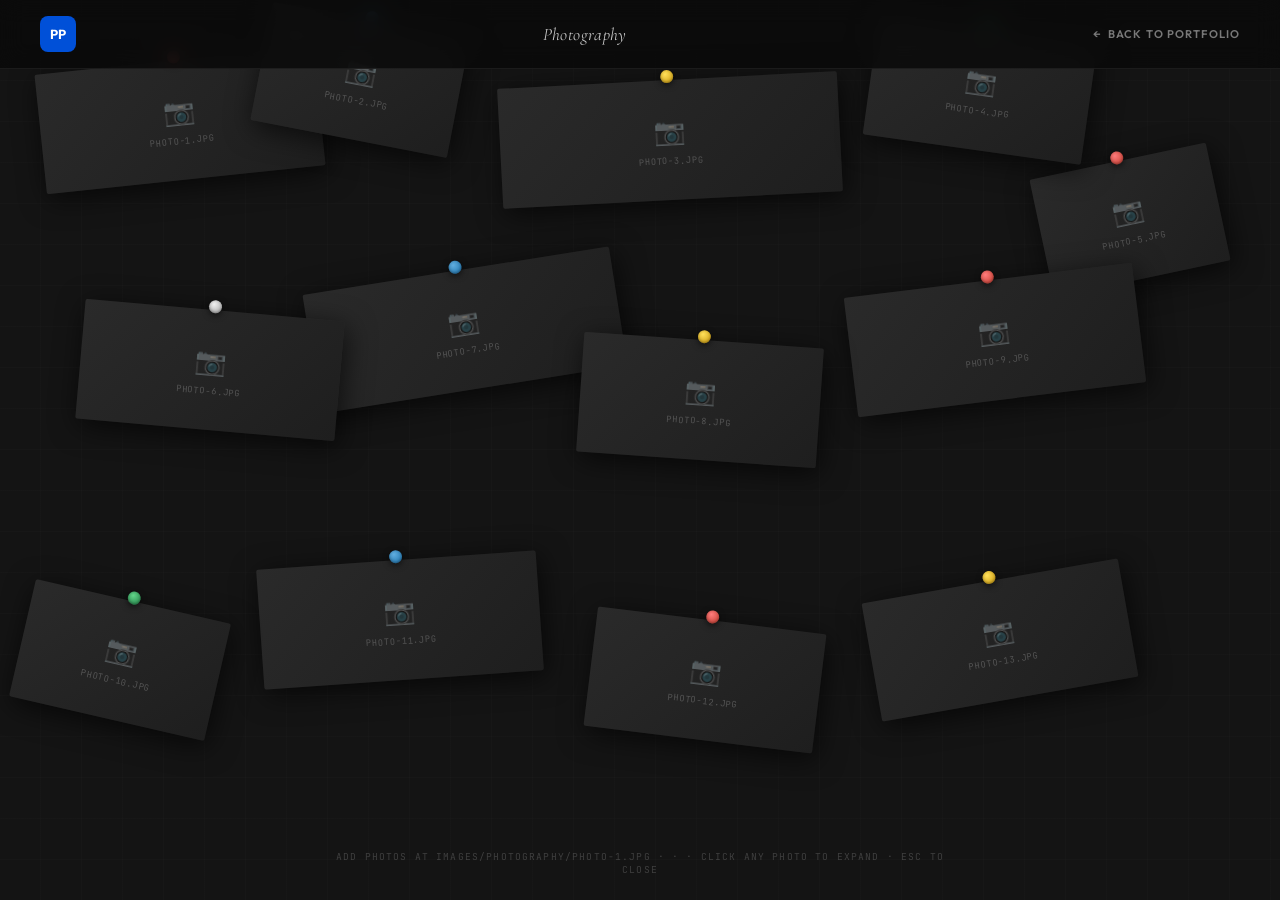
==== photography.html @ a0c77004 "Add files via upload" ====
<!DOCTYPE html>
<html lang="en">
<head>
  <meta charset="UTF-8" />
  <meta name="viewport" content="width=device-width, initial-scale=1.0" />
  <title>Photography — Pradyota Phaneesh</title>
  <link rel="preconnect" href="https://fonts.googleapis.com" />
  <link rel="preconnect" href="https://fonts.gstatic.com" crossorigin />
  <link href="https://fonts.googleapis.com/css2?family=Cormorant+Garamond:ital,wght@0,400;0,500;1,400&family=Outfit:wght@400;600;700&family=JetBrains+Mono:wght@400;500&display=swap" rel="stylesheet" />
  <style>
    /* ═══════════════════════════════════════════════
       PHOTOGRAPHY PAGE — detective board aesthetic
       No white frames, no borders. Scattered raw photos
       with pushpins, overlapping freely.
    ═══════════════════════════════════════════════ */

    :root {
      --ink:    #0F0F0F;
      --accent: #0050D8;
      --f-body: 'Outfit', sans-serif;
      --f-display: 'Cormorant Garamond', serif;
      --f-mono: 'JetBrains Mono', monospace;
    }

    *, *::before, *::after { box-sizing: border-box; margin: 0; padding: 0; }
    html, body { height: 100%; }

    body {
      background: #111;
      font-family: var(--f-body);
      -webkit-font-smoothing: antialiased;
      overflow-x: hidden;
    }

    /* ── Top bar ── */
    .photo-nav {
      position: fixed;
      top: 0; left: 0; right: 0;
      z-index: 200;
      display: flex;
      align-items: center;
      justify-content: space-between;
      padding: 1rem 2.5rem;
      background: rgba(10,10,10,0.85);
      backdrop-filter: blur(12px);
      -webkit-backdrop-filter: blur(12px);
      border-bottom: 1px solid rgba(255,255,255,0.07);
    }
    .photo-nav-logo {
      font-family: var(--f-body); font-weight: 700; font-size: 0.82rem;
      color: #fff; background: var(--accent);
      width: 36px; height: 36px; border-radius: 8px;
      display: flex; align-items: center; justify-content: center;
      text-decoration: none; flex-shrink: 0;
    }
    .photo-nav-title {
      font-family: var(--f-display);
      font-size: 1.1rem;
      font-style: italic;
      color: rgba(255,255,255,0.75);
      letter-spacing: 0.02em;
    }
    .photo-nav-back {
      font-family: var(--f-body); font-size: 0.7rem; font-weight: 600;
      letter-spacing: 0.1em; text-transform: uppercase;
      color: rgba(255,255,255,0.45);
      text-decoration: none;
      transition: color 0.2s;
      display: flex; align-items: center; gap: 0.4rem;
    }
    .photo-nav-back:hover { color: #fff; }
    .photo-nav-back::before { content: '←'; }

    /* ── Add-photo hint ── */
    .photo-hint {
      position: fixed;
      bottom: 1.5rem;
      left: 50%;
      transform: translateX(-50%);
      font-family: var(--f-mono);
      font-size: 0.6rem;
      letter-spacing: 0.12em;
      text-transform: uppercase;
      color: rgba(255,255,255,0.18);
      text-align: center;
      pointer-events: none;
      z-index: 10;
    }

    /* ── Board: the full viewport canvas ── */
    .board {
      position: relative;
      width: 100%;
      /* Tall enough for all scattered photos — adjust if you add more */
      min-height: 100vh;
      padding: 100px 60px 120px;
      /* Subtle texture: dark linen */
      background:
        repeating-linear-gradient(
          0deg,
          transparent,
          transparent 40px,
          rgba(255,255,255,0.013) 40px,
          rgba(255,255,255,0.013) 41px
        ),
        repeating-linear-gradient(
          90deg,
          transparent,
          transparent 40px,
          rgba(255,255,255,0.013) 40px,
          rgba(255,255,255,0.013) 41px
        ),
        #141414;
    }

    /*
      ── Each photo ──
      .photo is the click target.
      No border, no frame — just the raw image,
      a pushpin, and a drop shadow.

      Photos use absolute positioning relative to .board.
      Each has an individual top/left/rotation set below.

      HOW TO ADD PHOTOS:
      1. Add your images at Images/photography/photo-N.jpg
      2. Copy a <figure class="photo"> block
      3. Add a matching position rule: .p-N { top: Xpx; left: Xpx; --rot: Ydeg; width: Zpx; }
         (width controls the photo size; height is auto)
    */
    .photo {
      position: absolute;
      transform: rotate(var(--rot, 0deg));
      cursor: zoom-in;
      transition: transform 0.22s cubic-bezier(0.16,1,0.3,1),
                  box-shadow 0.22s,
                  z-index 0s;
      z-index: var(--z, 1);
      border-radius: 2px;
      overflow: visible; /* let pushpin poke out */
    }
    .photo:hover {
      transform: rotate(0deg) scale(1.06);
      z-index: 50 !important;
      box-shadow: 0 24px 80px rgba(0,0,0,0.85) !important;
    }

    /* The image itself — no frame */
    .photo img {
      display: block;
      width: 100%;
      height: auto;
      border-radius: 2px;
      box-shadow: 3px 6px 28px rgba(0,0,0,0.65);
      /* If photo missing, show placeholder area */
      min-height: 80px;
      background: #2a2a2a;
    }
    /* Fallback placeholder when image is missing */
    .photo img.missing {
      display: none;
    }
    .photo-placeholder {
      display: none;
      width: 100%;
      min-height: 120px;
      background: linear-gradient(135deg, #2a2a2a, #1e1e1e);
      border-radius: 2px;
      align-items: center;
      justify-content: center;
      flex-direction: column;
      gap: 0.5rem;
      box-shadow: 3px 6px 28px rgba(0,0,0,0.65);
    }
    .photo-placeholder .ph-icon { font-size: 1.6rem; opacity: 0.35; }
    .photo-placeholder .ph-label {
      font-family: var(--f-mono);
      font-size: 0.55rem;
      letter-spacing: 0.1em;
      text-transform: uppercase;
      color: rgba(255,255,255,0.22);
    }

    /* Hover zoom overlay */
    .photo-overlay {
      position: absolute;
      inset: 0;
      border-radius: 2px;
      background: rgba(0,0,0,0.35);
      display: flex;
      align-items: center;
      justify-content: center;
      opacity: 0;
      transition: opacity 0.2s;
    }
    .photo:hover .photo-overlay { opacity: 1; }
    .zoom-icon {
      width: 44px; height: 44px;
      background: rgba(255,255,255,0.92);
      border-radius: 50%;
      display: flex; align-items: center; justify-content: center;
      font-size: 1.1rem;
      color: #111;
    }

    /* Pushpin — sits at top-center of photo */
    .pin {
      position: absolute;
      top: -10px;
      left: 50%;
      transform: translateX(-50%);
      width: 13px; height: 13px;
      border-radius: 50%;
      box-shadow: 0 2px 6px rgba(0,0,0,0.6), inset 0 -1px 3px rgba(0,0,0,0.35);
      z-index: 2;
    }
    .pin-r { background: radial-gradient(circle at 38% 32%, #ff7c7c, #c0392b); }
    .pin-b { background: radial-gradient(circle at 38% 32%, #60aee0, #1a6fa8); }
    .pin-y { background: radial-gradient(circle at 38% 32%, #ffe05a, #c8960a); }
    .pin-g { background: radial-gradient(circle at 38% 32%, #62d68a, #1e7a43); }
    .pin-w { background: radial-gradient(circle at 38% 32%, #f0f0f0, #a0a0a0); }

    /*
      ══ PHOTO POSITIONS ══
      Coordinates are within the .board padding box.
      Negative left values let photos bleed to the left edge.
      z-index layering creates depth (higher = in front).

      Layout intent: genuinely messy, not symmetrical.
      Large + small photos mixed. Clusters + lone photos.
    */

    /* Cluster 1 — upper left */
    .p-1  { --rot: -6deg;   --z: 4;  top: 60px;  left: 40px;  width: 280px; }
    .p-2  { --rot:  11deg;  --z: 6;  top: 20px;  left: 260px; width: 200px; }

    /* Center-top */
    .p-3  { --rot: -3deg;   --z: 3;  top: 80px;  left: 500px; width: 340px; }

    /* Upper right */
    .p-4  { --rot:  8deg;   --z: 5;  top: 30px;  left: 870px; width: 220px; }
    .p-5  { --rot: -12deg;  --z: 2;  top: 160px; left: 1040px;width: 180px; }

    /* Middle band — overlapping cluster */
    .p-6  { --rot:  5deg;   --z: 8;  top: 310px; left: 80px;  width: 260px; }
    .p-7  { --rot: -9deg;   --z: 7;  top: 270px; left: 310px; width: 310px; }
    .p-8  { --rot:  4deg;   --z: 9;  top: 340px; left: 580px; width: 240px; }
    .p-9  { --rot: -7deg;   --z: 5;  top: 280px; left: 850px; width: 290px; }

    /* Bottom scatter */
    .p-10 { --rot:  13deg;  --z: 6;  top: 600px; left: 20px;  width: 200px; }
    .p-11 { --rot: -4deg;   --z: 4;  top: 560px; left: 260px; width: 280px; }
    .p-12 { --rot:  7deg;   --z: 7;  top: 620px; left: 590px; width: 230px; }
    .p-13 { --rot: -10deg;  --z: 3;  top: 580px; left: 870px; width: 260px; }


    /* ── LIGHTBOX ── */
    .lb {
      display: none;
      position: fixed; inset: 0;
      background: rgba(5,5,5,0.97);
      z-index: 1000;
      align-items: center;
      justify-content: center;
      padding: 2.5rem;
    }
    .lb.open { display: flex; }
    .lb-wrap {
      max-width: 92vw;
      max-height: 86vh;
      display: flex;
      align-items: center;
      justify-content: center;
    }
    .lb-wrap img {
      max-width: 100%;
      max-height: 86vh;
      border-radius: 3px;
      box-shadow: 0 30px 100px rgba(0,0,0,0.9);
      object-fit: contain;
    }
    .lb-close {
      position: fixed; top: 1.2rem; right: 1.4rem;
      background: rgba(255,255,255,0.1); border: none; color: #fff;
      font-size: 1.2rem; width: 44px; height: 44px; border-radius: 50%;
      cursor: pointer; display: flex; align-items: center; justify-content: center;
      transition: background 0.2s;
    }
    .lb-close:hover { background: rgba(255,255,255,0.22); }
    .lb-prev, .lb-next {
      position: fixed; top: 50%; transform: translateY(-50%);
      background: rgba(255,255,255,0.08); border: none; color: #fff;
      font-size: 2rem; padding: 0.75rem 1rem; border-radius: 10px;
      cursor: pointer; transition: background 0.2s;
    }
    .lb-prev { left: 1.2rem; }
    .lb-next { right: 1.2rem; }
    .lb-prev:hover, .lb-next:hover { background: rgba(255,255,255,0.18); }
    .lb-counter {
      position: fixed; bottom: 1.4rem; left: 50%; transform: translateX(-50%);
      font-family: var(--f-mono); font-size: 0.62rem; letter-spacing: 0.12em;
      text-transform: uppercase; color: rgba(255,255,255,0.35);
    }
  </style>
</head>
<body>

  <!-- ── Top nav ── -->
  <nav class="photo-nav">
    <a href="index.html" class="photo-nav-logo" aria-label="Home">PP</a>
    <span class="photo-nav-title">Photography</span>
    <a href="index.html" class="photo-nav-back">Back to Portfolio</a>
  </nav>

  <!-- ── Board ── -->
  <!--
    HOW TO ADD YOUR PHOTOS
    ══════════════════════════════
    1. Create folder: Images/photography/ in your portfolio folder
    2. Add photos named photo-1.jpg through photo-13.jpg (or more)
    3. Each <figure class="photo p-N"> corresponds to one image slot
    4. Photos show a subtle placeholder camera icon until you add the image
    5. To add more: copy a <figure> block, assign class p-14, p-15, etc.
       Add matching CSS rule: .p-14 { --rot: Xdeg; --z: Y; top: Zpx; left: Wpx; width: Vpx; }
  -->
  <div class="board" id="board">

    <figure class="photo p-1" data-index="0">
      <div class="pin pin-r"></div>
      <img src="Images/photography/photo-1.jpg" alt="Photo 1"
        onerror="this.classList.add('missing'); this.nextElementSibling.style.display='flex';" />
      <div class="photo-placeholder"><div class="ph-icon">📷</div><div class="ph-label">photo-1.jpg</div></div>
      <div class="photo-overlay"><div class="zoom-icon">⤢</div></div>
    </figure>

    <figure class="photo p-2" data-index="1">
      <div class="pin pin-b"></div>
      <img src="Images/photography/photo-2.jpg" alt="Photo 2"
        onerror="this.classList.add('missing'); this.nextElementSibling.style.display='flex';" />
      <div class="photo-placeholder"><div class="ph-icon">📷</div><div class="ph-label">photo-2.jpg</div></div>
      <div class="photo-overlay"><div class="zoom-icon">⤢</div></div>
    </figure>

    <figure class="photo p-3" data-index="2">
      <div class="pin pin-y"></div>
      <img src="Images/photography/photo-3.jpg" alt="Photo 3"
        onerror="this.classList.add('missing'); this.nextElementSibling.style.display='flex';" />
      <div class="photo-placeholder"><div class="ph-icon">📷</div><div class="ph-label">photo-3.jpg</div></div>
      <div class="photo-overlay"><div class="zoom-icon">⤢</div></div>
    </figure>

    <figure class="photo p-4" data-index="3">
      <div class="pin pin-g"></div>
      <img src="Images/photography/photo-4.jpg" alt="Photo 4"
        onerror="this.classList.add('missing'); this.nextElementSibling.style.display='flex';" />
      <div class="photo-placeholder"><div class="ph-icon">📷</div><div class="ph-label">photo-4.jpg</div></div>
      <div class="photo-overlay"><div class="zoom-icon">⤢</div></div>
    </figure>

    <figure class="photo p-5" data-index="4">
      <div class="pin pin-r"></div>
      <img src="Images/photography/photo-5.jpg" alt="Photo 5"
        onerror="this.classList.add('missing'); this.nextElementSibling.style.display='flex';" />
      <div class="photo-placeholder"><div class="ph-icon">📷</div><div class="ph-label">photo-5.jpg</div></div>
      <div class="photo-overlay"><div class="zoom-icon">⤢</div></div>
    </figure>

    <figure class="photo p-6" data-index="5">
      <div class="pin pin-w"></div>
      <img src="Images/photography/photo-6.jpg" alt="Photo 6"
        onerror="this.classList.add('missing'); this.nextElementSibling.style.display='flex';" />
      <div class="photo-placeholder"><div class="ph-icon">📷</div><div class="ph-label">photo-6.jpg</div></div>
      <div class="photo-overlay"><div class="zoom-icon">⤢</div></div>
    </figure>

    <figure class="photo p-7" data-index="6">
      <div class="pin pin-b"></div>
      <img src="Images/photography/photo-7.jpg" alt="Photo 7"
        onerror="this.classList.add('missing'); this.nextElementSibling.style.display='flex';" />
      <div class="photo-placeholder"><div class="ph-icon">📷</div><div class="ph-label">photo-7.jpg</div></div>
      <div class="photo-overlay"><div class="zoom-icon">⤢</div></div>
    </figure>

    <figure class="photo p-8" data-index="7">
      <div class="pin pin-y"></div>
      <img src="Images/photography/photo-8.jpg" alt="Photo 8"
        onerror="this.classList.add('missing'); this.nextElementSibling.style.display='flex';" />
      <div class="photo-placeholder"><div class="ph-icon">📷</div><div class="ph-label">photo-8.jpg</div></div>
      <div class="photo-overlay"><div class="zoom-icon">⤢</div></div>
    </figure>

    <figure class="photo p-9" data-index="8">
      <div class="pin pin-r"></div>
      <img src="Images/photography/photo-9.jpg" alt="Photo 9"
        onerror="this.classList.add('missing'); this.nextElementSibling.style.display='flex';" />
      <div class="photo-placeholder"><div class="ph-icon">📷</div><div class="ph-label">photo-9.jpg</div></div>
      <div class="photo-overlay"><div class="zoom-icon">⤢</div></div>
    </figure>

    <figure class="photo p-10" data-index="9">
      <div class="pin pin-g"></div>
      <img src="Images/photography/photo-10.jpg" alt="Photo 10"
        onerror="this.classList.add('missing'); this.nextElementSibling.style.display='flex';" />
      <div class="photo-placeholder"><div class="ph-icon">📷</div><div class="ph-label">photo-10.jpg</div></div>
      <div class="photo-overlay"><div class="zoom-icon">⤢</div></div>
    </figure>

    <figure class="photo p-11" data-index="10">
      <div class="pin pin-b"></div>
      <img src="Images/photography/photo-11.jpg" alt="Photo 11"
        onerror="this.classList.add('missing'); this.nextElementSibling.style.display='flex';" />
      <div class="photo-placeholder"><div class="ph-icon">📷</div><div class="ph-label">photo-11.jpg</div></div>
      <div class="photo-overlay"><div class="zoom-icon">⤢</div></div>
    </figure>

    <figure class="photo p-12" data-index="11">
      <div class="pin pin-r"></div>
      <img src="Images/photography/photo-12.jpg" alt="Photo 12"
        onerror="this.classList.add('missing'); this.nextElementSibling.style.display='flex';" />
      <div class="photo-placeholder"><div class="ph-icon">📷</div><div class="ph-label">photo-12.jpg</div></div>
      <div class="photo-overlay"><div class="zoom-icon">⤢</div></div>
    </figure>

    <figure class="photo p-13" data-index="12">
      <div class="pin pin-y"></div>
      <img src="Images/photography/photo-13.jpg" alt="Photo 13"
        onerror="this.classList.add('missing'); this.nextElementSibling.style.display='flex';" />
      <div class="photo-placeholder"><div class="ph-icon">📷</div><div class="ph-label">photo-13.jpg</div></div>
      <div class="photo-overlay"><div class="zoom-icon">⤢</div></div>
    </figure>

  </div><!-- end .board -->

  <p class="photo-hint">Add photos at Images/photography/photo-1.jpg · · · Click any photo to expand · Esc to close</p>

  <!-- Lightbox -->
  <div class="lb" id="lb">
    <button class="lb-close" id="lbClose">✕</button>
    <button class="lb-prev"  id="lbPrev">‹</button>
    <div class="lb-wrap"><img src="" alt="" id="lbImg" /></div>
    <button class="lb-next"  id="lbNext">›</button>
    <p class="lb-counter" id="lbCounter"></p>
  </div>

  <script>
    // ── Lightbox ──
    const photos = Array.from(document.querySelectorAll('.photo'));
    const lb         = document.getElementById('lb');
    const lbImg      = document.getElementById('lbImg');
    const lbCounter  = document.getElementById('lbCounter');
    const lbClose    = document.getElementById('lbClose');
    const lbPrev     = document.getElementById('lbPrev');
    const lbNext     = document.getElementById('lbNext');
    let current = 0;

    function getSrc(p) {
      const img = p.querySelector('img');
      return (img && !img.classList.contains('missing')) ? img.src : null;
    }

    function open(idx) {
      // find nearest photo with a real image
      let tries = 0;
      while (tries < photos.length) {
        const src = getSrc(photos[idx]);
        if (src) {
          current = idx;
          lbImg.src = src;
          lbImg.alt = photos[idx].querySelector('img').alt;
          lbCounter.textContent = (idx + 1) + ' / ' + photos.length;
          lb.classList.add('open');
          document.body.style.overflow = 'hidden';
          return;
        }
        idx = (idx + 1) % photos.length;
        tries++;
      }
      // all placeholders — still open with placeholder
      current = parseInt(photos[idx].dataset.index);
      lb.classList.add('open');
      document.body.style.overflow = 'hidden';
    }

    function close() {
      lb.classList.remove('open');
      document.body.style.overflow = '';
      lbImg.src = '';
    }

    function prev() { open((current - 1 + photos.length) % photos.length); }
    function next() { open((current + 1) % photos.length); }

    photos.forEach(function(p) {
      p.addEventListener('click', function() {
        open(parseInt(p.dataset.index));
      });
    });

    lbClose.addEventListener('click', close);
    lbPrev.addEventListener('click', prev);
    lbNext.addEventListener('click', next);
    lb.addEventListener('click', function(e) { if (e.target === lb) close(); });

    document.addEventListener('keydown', function(e) {
      if (!lb.classList.contains('open')) return;
      if (e.key === 'ArrowLeft')  prev();
      if (e.key === 'ArrowRight') next();
      if (e.key === 'Escape')     close();
    });

    // ── Make board height accommodate all scattered photos ──
    // (auto-size so nothing clips off the bottom)
    function sizeBoard() {
      const board = document.getElementById('board');
      let maxBottom = 0;
      photos.forEach(function(p) {
        const r = p.getBoundingClientRect();
        const boardTop = board.getBoundingClientRect().top;
        const bottom = p.offsetTop + p.offsetHeight + 120;
        if (bottom > maxBottom) maxBottom = bottom;
      });
      if (maxBottom > board.clientHeight) {
        board.style.minHeight = maxBottom + 'px';
      }
    }
    window.addEventListener('load', sizeBoard);
    window.addEventListener('resize', sizeBoard);
  </script>
</body>
</html>
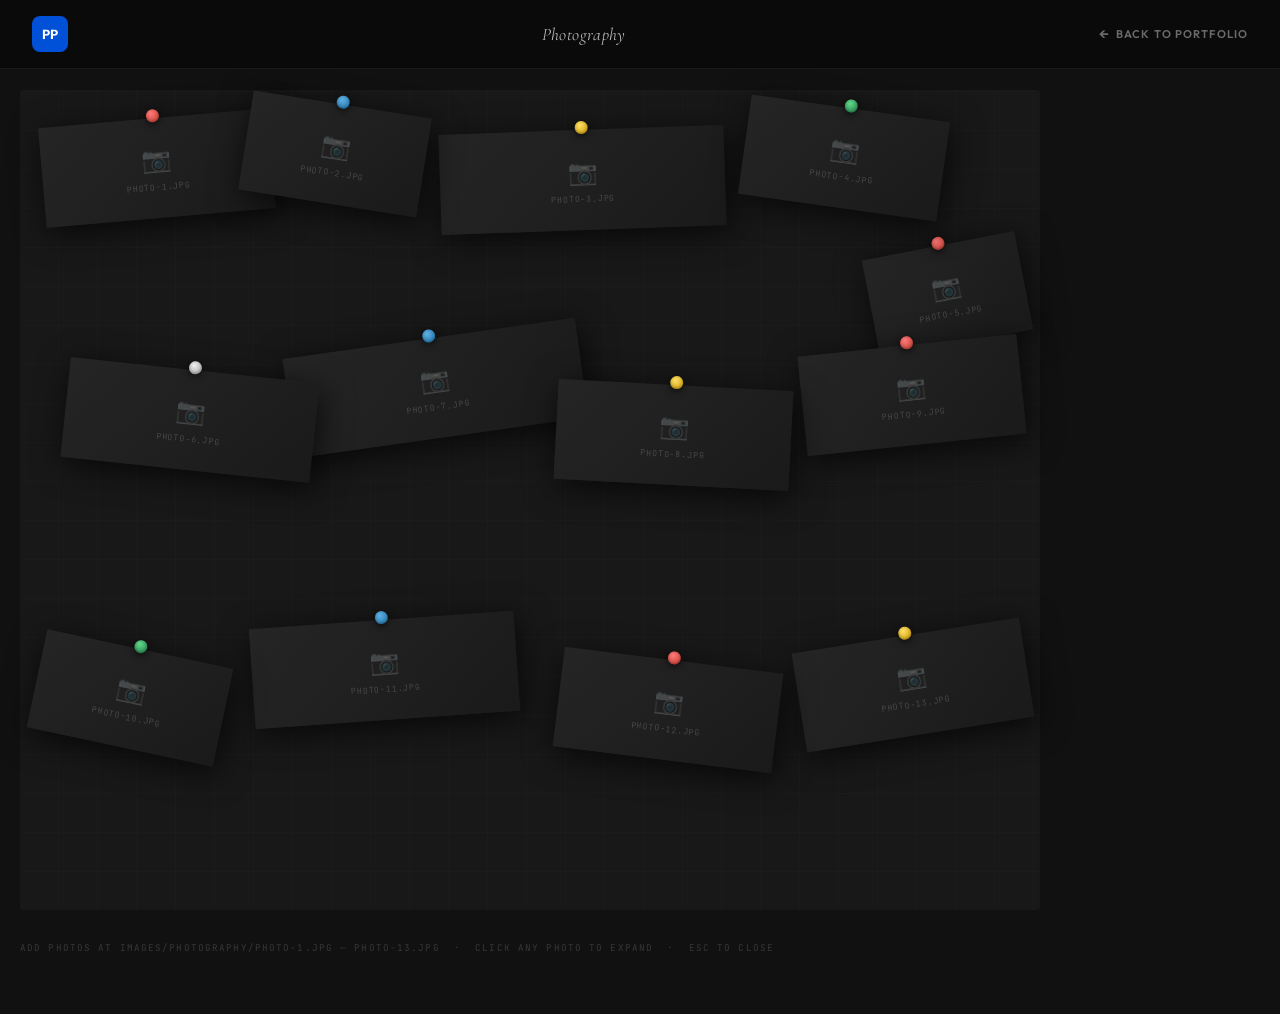
==== commit 26789df3: "Add files via upload" ====
--- a/photography.html
+++ b/photography.html
@@ -10,38 +10,31 @@
   <style>
     /* ═══════════════════════════════════════════════
        PHOTOGRAPHY PAGE — detective board aesthetic
-       No white frames, no borders. Scattered raw photos
-       with pushpins, overlapping freely.
+       No white frames. Raw photos, scattered freely,
+       pinned with colored pushpins.
     ═══════════════════════════════════════════════ */
-
     :root {
-      --ink:    #0F0F0F;
       --accent: #0050D8;
       --f-body: 'Outfit', sans-serif;
       --f-display: 'Cormorant Garamond', serif;
       --f-mono: 'JetBrains Mono', monospace;
     }
-
     *, *::before, *::after { box-sizing: border-box; margin: 0; padding: 0; }
-    html, body { height: 100%; }
+    html { height: 100%; }
 
     body {
       background: #111;
       font-family: var(--f-body);
       -webkit-font-smoothing: antialiased;
-      overflow-x: hidden;
-    }
-
-    /* ── Top bar ── */
+      min-height: 100vh;
+    }
+
+    /* ── Top nav ── */
     .photo-nav {
-      position: fixed;
-      top: 0; left: 0; right: 0;
-      z-index: 200;
-      display: flex;
-      align-items: center;
-      justify-content: space-between;
-      padding: 1rem 2.5rem;
-      background: rgba(10,10,10,0.85);
+      position: fixed; top: 0; left: 0; right: 0; z-index: 200;
+      display: flex; align-items: center; justify-content: space-between;
+      padding: 1rem 2rem;
+      background: rgba(10,10,10,0.88);
       backdrop-filter: blur(12px);
       -webkit-backdrop-filter: blur(12px);
       border-bottom: 1px solid rgba(255,255,255,0.07);
@@ -52,479 +45,464 @@
       width: 36px; height: 36px; border-radius: 8px;
       display: flex; align-items: center; justify-content: center;
       text-decoration: none; flex-shrink: 0;
-    }
+      transition: background 0.2s;
+    }
+    .photo-nav-logo:hover { background: #003db0; }
     .photo-nav-title {
-      font-family: var(--f-display);
-      font-size: 1.1rem;
-      font-style: italic;
-      color: rgba(255,255,255,0.75);
-      letter-spacing: 0.02em;
+      font-family: var(--f-display); font-size: 1.1rem; font-style: italic;
+      color: rgba(255,255,255,0.7); letter-spacing: 0.02em;
     }
     .photo-nav-back {
       font-family: var(--f-body); font-size: 0.7rem; font-weight: 600;
       letter-spacing: 0.1em; text-transform: uppercase;
-      color: rgba(255,255,255,0.45);
-      text-decoration: none;
+      color: rgba(255,255,255,0.4); text-decoration: none;
+      display: flex; align-items: center; gap: 0.4rem;
       transition: color 0.2s;
-      display: flex; align-items: center; gap: 0.4rem;
     }
     .photo-nav-back:hover { color: #fff; }
-    .photo-nav-back::before { content: '←'; }
-
-    /* ── Add-photo hint ── */
-    .photo-hint {
-      position: fixed;
-      bottom: 1.5rem;
-      left: 50%;
-      transform: translateX(-50%);
-      font-family: var(--f-mono);
-      font-size: 0.6rem;
-      letter-spacing: 0.12em;
-      text-transform: uppercase;
-      color: rgba(255,255,255,0.18);
-      text-align: center;
-      pointer-events: none;
-      z-index: 10;
-    }
-
-    /* ── Board: the full viewport canvas ── */
+    .photo-nav-back::before { content: '←'; font-size: 0.9rem; }
+
+    /* ── Outer wrapper: fills viewport, centers the board ── */
+    .board-outer {
+      min-height: 100vh;
+      padding: 90px 20px 60px;
+      display: flex;
+      flex-direction: column;
+      align-items: center;
+    }
+
+    /*
+      ── The board canvas ──
+      Fixed width of 1020px — all photo positions are
+      designed within this width.
+      On smaller screens we scale it down with transform.
+      overflow: visible so photos that "lean" out slightly
+      aren't hard-clipped, but the outer wrapper clips them.
+    */
     .board {
       position: relative;
-      width: 100%;
-      /* Tall enough for all scattered photos — adjust if you add more */
-      min-height: 100vh;
-      padding: 100px 60px 120px;
-      /* Subtle texture: dark linen */
+      width: 1020px;
+      /* Height is set by JS to fit all photos */
+      min-height: 820px;
+      flex-shrink: 0;
+
+      /* Dark linen texture */
       background:
         repeating-linear-gradient(
-          0deg,
-          transparent,
-          transparent 40px,
-          rgba(255,255,255,0.013) 40px,
-          rgba(255,255,255,0.013) 41px
+          0deg, transparent, transparent 38px,
+          rgba(255,255,255,0.012) 38px, rgba(255,255,255,0.012) 39px
         ),
         repeating-linear-gradient(
-          90deg,
-          transparent,
-          transparent 40px,
-          rgba(255,255,255,0.013) 40px,
-          rgba(255,255,255,0.013) 41px
+          90deg, transparent, transparent 38px,
+          rgba(255,255,255,0.012) 38px, rgba(255,255,255,0.012) 39px
         ),
-        #141414;
-    }
-
+        #181818;
+      border-radius: 4px;
+      /* scale() is applied by JS based on viewport width */
+      transform-origin: top center;
+    }
+
+    /* ── Each pinned photo ── */
     /*
-      ── Each photo ──
-      .photo is the click target.
-      No border, no frame — just the raw image,
-      a pushpin, and a drop shadow.
-
-      Photos use absolute positioning relative to .board.
-      Each has an individual top/left/rotation set below.
+      .photo  = outer clickable container
+      No white frame, no border — just raw image + shadow + pin.
 
       HOW TO ADD PHOTOS:
-      1. Add your images at Images/photography/photo-N.jpg
-      2. Copy a <figure class="photo"> block
-      3. Add a matching position rule: .p-N { top: Xpx; left: Xpx; --rot: Ydeg; width: Zpx; }
-         (width controls the photo size; height is auto)
+      1. Add files at  Images/photography/photo-N.jpg
+      2. Copy a <figure class="photo p-N"> block
+      3. Add a CSS rule:  .p-N { --rot: Xdeg; --z: Y; top: Zpx; left: Wpx; width: Vpx; }
+         (all positions within 0–1020px width, 0–820px height)
     */
     .photo {
       position: absolute;
       transform: rotate(var(--rot, 0deg));
+      z-index: var(--z, 1);
       cursor: zoom-in;
+      /* No border, no background — minimalist */
       transition: transform 0.22s cubic-bezier(0.16,1,0.3,1),
                   box-shadow 0.22s,
                   z-index 0s;
-      z-index: var(--z, 1);
-      border-radius: 2px;
-      overflow: visible; /* let pushpin poke out */
     }
     .photo:hover {
-      transform: rotate(0deg) scale(1.06);
+      transform: rotate(0deg) scale(1.07) !important;
       z-index: 50 !important;
-      box-shadow: 0 24px 80px rgba(0,0,0,0.85) !important;
-    }
-
-    /* The image itself — no frame */
+      box-shadow: 0 28px 90px rgba(0,0,0,0.9) !important;
+    }
+
     .photo img {
       display: block;
       width: 100%;
       height: auto;
-      border-radius: 2px;
-      box-shadow: 3px 6px 28px rgba(0,0,0,0.65);
-      /* If photo missing, show placeholder area */
-      min-height: 80px;
-      background: #2a2a2a;
-    }
-    /* Fallback placeholder when image is missing */
-    .photo img.missing {
-      display: none;
-    }
+      min-height: 60px;
+      background: #222;
+      /* Crisp shadow — makes photos "pop" off the dark board */
+      box-shadow: 3px 7px 32px rgba(0,0,0,0.7), 0 1px 4px rgba(0,0,0,0.5);
+      border-radius: 1px;
+    }
+
+    /* Placeholder when image missing */
+    .photo img.missing { display: none !important; }
     .photo-placeholder {
       display: none;
-      width: 100%;
-      min-height: 120px;
-      background: linear-gradient(135deg, #2a2a2a, #1e1e1e);
-      border-radius: 2px;
-      align-items: center;
-      justify-content: center;
-      flex-direction: column;
-      gap: 0.5rem;
-      box-shadow: 3px 6px 28px rgba(0,0,0,0.65);
-    }
-    .photo-placeholder .ph-icon { font-size: 1.6rem; opacity: 0.35; }
+      width: 100%; min-height: 100px;
+      background: linear-gradient(135deg, #252525, #1a1a1a);
+      border-radius: 1px;
+      box-shadow: 3px 7px 32px rgba(0,0,0,0.7);
+      flex-direction: column; align-items: center; justify-content: center; gap: 0.5rem;
+    }
+    .photo-placeholder .ph-icon { font-size: 1.5rem; opacity: 0.25; }
     .photo-placeholder .ph-label {
-      font-family: var(--f-mono);
-      font-size: 0.55rem;
-      letter-spacing: 0.1em;
-      text-transform: uppercase;
-      color: rgba(255,255,255,0.22);
-    }
-
-    /* Hover zoom overlay */
+      font-family: var(--f-mono); font-size: 0.52rem; letter-spacing: 0.1em;
+      text-transform: uppercase; color: rgba(255,255,255,0.18);
+    }
+
+    /* Zoom icon on hover */
     .photo-overlay {
-      position: absolute;
-      inset: 0;
-      border-radius: 2px;
-      background: rgba(0,0,0,0.35);
-      display: flex;
-      align-items: center;
-      justify-content: center;
-      opacity: 0;
-      transition: opacity 0.2s;
+      position: absolute; inset: 0;
+      background: rgba(0,0,0,0.38);
+      display: flex; align-items: center; justify-content: center;
+      opacity: 0; transition: opacity 0.2s; border-radius: 1px;
     }
     .photo:hover .photo-overlay { opacity: 1; }
     .zoom-icon {
-      width: 44px; height: 44px;
-      background: rgba(255,255,255,0.92);
-      border-radius: 50%;
+      width: 42px; height: 42px;
+      background: rgba(255,255,255,0.92); border-radius: 50%;
       display: flex; align-items: center; justify-content: center;
-      font-size: 1.1rem;
-      color: #111;
-    }
-
-    /* Pushpin — sits at top-center of photo */
+      font-size: 1rem; color: #111;
+    }
+
+    /* Pushpins */
     .pin {
-      position: absolute;
-      top: -10px;
-      left: 50%;
+      position: absolute; top: -9px; left: 50%;
       transform: translateX(-50%);
-      width: 13px; height: 13px;
-      border-radius: 50%;
-      box-shadow: 0 2px 6px rgba(0,0,0,0.6), inset 0 -1px 3px rgba(0,0,0,0.35);
+      width: 13px; height: 13px; border-radius: 50%;
+      box-shadow: 0 2px 7px rgba(0,0,0,0.65), inset 0 -1px 3px rgba(0,0,0,0.3);
       z-index: 2;
     }
-    .pin-r { background: radial-gradient(circle at 38% 32%, #ff7c7c, #c0392b); }
-    .pin-b { background: radial-gradient(circle at 38% 32%, #60aee0, #1a6fa8); }
-    .pin-y { background: radial-gradient(circle at 38% 32%, #ffe05a, #c8960a); }
-    .pin-g { background: radial-gradient(circle at 38% 32%, #62d68a, #1e7a43); }
-    .pin-w { background: radial-gradient(circle at 38% 32%, #f0f0f0, #a0a0a0); }
+    .pin-r { background: radial-gradient(circle at 38% 32%, #ff7a7a, #c0392b); }
+    .pin-b { background: radial-gradient(circle at 38% 32%, #60b0e2, #1a6fa8); }
+    .pin-y { background: radial-gradient(circle at 38% 32%, #ffe066, #c89800); }
+    .pin-g { background: radial-gradient(circle at 38% 32%, #62d88c, #1e7a43); }
+    .pin-w { background: radial-gradient(circle at 38% 32%, #f0f0f0, #9a9a9a); }
 
     /*
       ══ PHOTO POSITIONS ══
-      Coordinates are within the .board padding box.
-      Negative left values let photos bleed to the left edge.
-      z-index layering creates depth (higher = in front).
-
-      Layout intent: genuinely messy, not symmetrical.
-      Large + small photos mixed. Clusters + lone photos.
+      All coordinates designed for 1020px-wide board.
+      Height ~820px. Mix of portrait and landscape.
+      Genuinely scattered — overlapping, not grid-like.
+
+      Positive --rot = tilted clockwise
+      --z controls stacking order
     */
 
-    /* Cluster 1 — upper left */
-    .p-1  { --rot: -6deg;   --z: 4;  top: 60px;  left: 40px;  width: 280px; }
-    .p-2  { --rot:  11deg;  --z: 6;  top: 20px;  left: 260px; width: 200px; }
-
-    /* Center-top */
-    .p-3  { --rot: -3deg;   --z: 3;  top: 80px;  left: 500px; width: 340px; }
-
-    /* Upper right */
-    .p-4  { --rot:  8deg;   --z: 5;  top: 30px;  left: 870px; width: 220px; }
-    .p-5  { --rot: -12deg;  --z: 2;  top: 160px; left: 1040px;width: 180px; }
-
-    /* Middle band — overlapping cluster */
-    .p-6  { --rot:  5deg;   --z: 8;  top: 310px; left: 80px;  width: 260px; }
-    .p-7  { --rot: -9deg;   --z: 7;  top: 270px; left: 310px; width: 310px; }
-    .p-8  { --rot:  4deg;   --z: 9;  top: 340px; left: 580px; width: 240px; }
-    .p-9  { --rot: -7deg;   --z: 5;  top: 280px; left: 850px; width: 290px; }
-
-    /* Bottom scatter */
-    .p-10 { --rot:  13deg;  --z: 6;  top: 600px; left: 20px;  width: 200px; }
-    .p-11 { --rot: -4deg;   --z: 4;  top: 560px; left: 260px; width: 280px; }
-    .p-12 { --rot:  7deg;   --z: 7;  top: 620px; left: 590px; width: 230px; }
-    .p-13 { --rot: -10deg;  --z: 3;  top: 580px; left: 870px; width: 260px; }
+    /* ─ Upper-left cluster ─ */
+    .p-1  { --rot: -5deg;  --z: 4;  top: 28px;  left: 22px;  width: 230px; }
+    .p-2  { --rot:  9deg;  --z: 6;  top: 14px;  left: 225px; width: 180px; }
+
+    /* ─ Top center (large focal piece) ─ */
+    .p-3  { --rot: -2deg;  --z: 3;  top: 40px;  left: 420px; width: 285px; }
+
+    /* ─ Upper right ─ */
+    .p-4  { --rot:  8deg;  --z: 5;  top: 18px;  left: 724px; width: 200px; }
+    .p-5  { --rot:-11deg;  --z: 2;  top: 155px; left: 850px; width: 155px; }
+
+    /* ─ Middle cluster (densest overlap) ─ */
+    .p-6  { --rot:  6deg;  --z: 8;  top: 280px; left: 45px;  width: 250px; }
+    .p-7  { --rot: -8deg;  --z: 7;  top: 248px; left: 268px; width: 295px; }
+    .p-8  { --rot:  3deg;  --z: 9;  top: 295px; left: 536px; width: 235px; }
+    .p-9  { --rot: -6deg;  --z: 5;  top: 255px; left: 782px; width: 220px; }
+
+    /* ─ Bottom scatter ─ */
+    .p-10 { --rot: 12deg;  --z: 6;  top: 558px; left: 15px;  width: 190px; }
+    .p-11 { --rot: -4deg;  --z: 4;  top: 530px; left: 232px; width: 265px; }
+    .p-12 { --rot:  7deg;  --z: 7;  top: 570px; left: 538px; width: 220px; }
+    .p-13 { --rot: -9deg;  --z: 3;  top: 545px; left: 778px; width: 230px; }
+
+
+    /* ── HINT ── */
+    .photo-hint {
+      margin-top: 2rem;
+      font-family: var(--f-mono); font-size: 0.58rem; letter-spacing: 0.12em;
+      text-transform: uppercase; color: rgba(255,255,255,0.16);
+      text-align: center;
+    }
 
 
     /* ── LIGHTBOX ── */
     .lb {
-      display: none;
-      position: fixed; inset: 0;
-      background: rgba(5,5,5,0.97);
-      z-index: 1000;
-      align-items: center;
-      justify-content: center;
-      padding: 2.5rem;
+      display: none; position: fixed; inset: 0;
+      background: rgba(5,5,5,0.97); z-index: 1000;
+      align-items: center; justify-content: center; padding: 2.5rem;
     }
     .lb.open { display: flex; }
-    .lb-wrap {
-      max-width: 92vw;
-      max-height: 86vh;
-      display: flex;
-      align-items: center;
-      justify-content: center;
-    }
-    .lb-wrap img {
-      max-width: 100%;
-      max-height: 86vh;
-      border-radius: 3px;
-      box-shadow: 0 30px 100px rgba(0,0,0,0.9);
-      object-fit: contain;
-    }
+    .lb-wrap { max-width: 92vw; max-height: 86vh; display: flex; align-items: center; justify-content: center; }
+    .lb-wrap img { max-width: 100%; max-height: 86vh; border-radius: 2px; box-shadow: 0 30px 100px rgba(0,0,0,0.92); object-fit: contain; }
     .lb-close {
       position: fixed; top: 1.2rem; right: 1.4rem;
       background: rgba(255,255,255,0.1); border: none; color: #fff;
-      font-size: 1.2rem; width: 44px; height: 44px; border-radius: 50%;
+      font-size: 1.2rem; width: 46px; height: 46px; border-radius: 50%;
       cursor: pointer; display: flex; align-items: center; justify-content: center;
-      transition: background 0.2s;
+      transition: background 0.2s; z-index: 10;
     }
     .lb-close:hover { background: rgba(255,255,255,0.22); }
     .lb-prev, .lb-next {
       position: fixed; top: 50%; transform: translateY(-50%);
-      background: rgba(255,255,255,0.08); border: none; color: #fff;
-      font-size: 2rem; padding: 0.75rem 1rem; border-radius: 10px;
-      cursor: pointer; transition: background 0.2s;
+      background: rgba(255,255,255,0.09); border: none; color: #fff;
+      font-size: 2rem; padding: 0.75rem 1.1rem; border-radius: 10px;
+      cursor: pointer; transition: background 0.2s; z-index: 10;
     }
     .lb-prev { left: 1.2rem; }
     .lb-next { right: 1.2rem; }
-    .lb-prev:hover, .lb-next:hover { background: rgba(255,255,255,0.18); }
+    .lb-prev:hover, .lb-next:hover { background: rgba(255,255,255,0.2); }
     .lb-counter {
       position: fixed; bottom: 1.4rem; left: 50%; transform: translateX(-50%);
       font-family: var(--f-mono); font-size: 0.62rem; letter-spacing: 0.12em;
-      text-transform: uppercase; color: rgba(255,255,255,0.35);
+      text-transform: uppercase; color: rgba(255,255,255,0.3);
     }
   </style>
 </head>
 <body>
 
-  <!-- ── Top nav ── -->
   <nav class="photo-nav">
     <a href="index.html" class="photo-nav-logo" aria-label="Home">PP</a>
     <span class="photo-nav-title">Photography</span>
     <a href="index.html" class="photo-nav-back">Back to Portfolio</a>
   </nav>
 
-  <!-- ── Board ── -->
-  <!--
-    HOW TO ADD YOUR PHOTOS
-    ══════════════════════════════
-    1. Create folder: Images/photography/ in your portfolio folder
-    2. Add photos named photo-1.jpg through photo-13.jpg (or more)
-    3. Each <figure class="photo p-N"> corresponds to one image slot
-    4. Photos show a subtle placeholder camera icon until you add the image
-    5. To add more: copy a <figure> block, assign class p-14, p-15, etc.
-       Add matching CSS rule: .p-14 { --rot: Xdeg; --z: Y; top: Zpx; left: Wpx; width: Vpx; }
-  -->
-  <div class="board" id="board">
-
-    <figure class="photo p-1" data-index="0">
-      <div class="pin pin-r"></div>
-      <img src="Images/photography/photo-1.jpg" alt="Photo 1"
-        onerror="this.classList.add('missing'); this.nextElementSibling.style.display='flex';" />
-      <div class="photo-placeholder"><div class="ph-icon">📷</div><div class="ph-label">photo-1.jpg</div></div>
-      <div class="photo-overlay"><div class="zoom-icon">⤢</div></div>
-    </figure>
-
-    <figure class="photo p-2" data-index="1">
-      <div class="pin pin-b"></div>
-      <img src="Images/photography/photo-2.jpg" alt="Photo 2"
-        onerror="this.classList.add('missing'); this.nextElementSibling.style.display='flex';" />
-      <div class="photo-placeholder"><div class="ph-icon">📷</div><div class="ph-label">photo-2.jpg</div></div>
-      <div class="photo-overlay"><div class="zoom-icon">⤢</div></div>
-    </figure>
-
-    <figure class="photo p-3" data-index="2">
-      <div class="pin pin-y"></div>
-      <img src="Images/photography/photo-3.jpg" alt="Photo 3"
-        onerror="this.classList.add('missing'); this.nextElementSibling.style.display='flex';" />
-      <div class="photo-placeholder"><div class="ph-icon">📷</div><div class="ph-label">photo-3.jpg</div></div>
-      <div class="photo-overlay"><div class="zoom-icon">⤢</div></div>
-    </figure>
-
-    <figure class="photo p-4" data-index="3">
-      <div class="pin pin-g"></div>
-      <img src="Images/photography/photo-4.jpg" alt="Photo 4"
-        onerror="this.classList.add('missing'); this.nextElementSibling.style.display='flex';" />
-      <div class="photo-placeholder"><div class="ph-icon">📷</div><div class="ph-label">photo-4.jpg</div></div>
-      <div class="photo-overlay"><div class="zoom-icon">⤢</div></div>
-    </figure>
-
-    <figure class="photo p-5" data-index="4">
-      <div class="pin pin-r"></div>
-      <img src="Images/photography/photo-5.jpg" alt="Photo 5"
-        onerror="this.classList.add('missing'); this.nextElementSibling.style.display='flex';" />
-      <div class="photo-placeholder"><div class="ph-icon">📷</div><div class="ph-label">photo-5.jpg</div></div>
-      <div class="photo-overlay"><div class="zoom-icon">⤢</div></div>
-    </figure>
-
-    <figure class="photo p-6" data-index="5">
-      <div class="pin pin-w"></div>
-      <img src="Images/photography/photo-6.jpg" alt="Photo 6"
-        onerror="this.classList.add('missing'); this.nextElementSibling.style.display='flex';" />
-      <div class="photo-placeholder"><div class="ph-icon">📷</div><div class="ph-label">photo-6.jpg</div></div>
-      <div class="photo-overlay"><div class="zoom-icon">⤢</div></div>
-    </figure>
-
-    <figure class="photo p-7" data-index="6">
-      <div class="pin pin-b"></div>
-      <img src="Images/photography/photo-7.jpg" alt="Photo 7"
-        onerror="this.classList.add('missing'); this.nextElementSibling.style.display='flex';" />
-      <div class="photo-placeholder"><div class="ph-icon">📷</div><div class="ph-label">photo-7.jpg</div></div>
-      <div class="photo-overlay"><div class="zoom-icon">⤢</div></div>
-    </figure>
-
-    <figure class="photo p-8" data-index="7">
-      <div class="pin pin-y"></div>
-      <img src="Images/photography/photo-8.jpg" alt="Photo 8"
-        onerror="this.classList.add('missing'); this.nextElementSibling.style.display='flex';" />
-      <div class="photo-placeholder"><div class="ph-icon">📷</div><div class="ph-label">photo-8.jpg</div></div>
-      <div class="photo-overlay"><div class="zoom-icon">⤢</div></div>
-    </figure>
-
-    <figure class="photo p-9" data-index="8">
-      <div class="pin pin-r"></div>
-      <img src="Images/photography/photo-9.jpg" alt="Photo 9"
-        onerror="this.classList.add('missing'); this.nextElementSibling.style.display='flex';" />
-      <div class="photo-placeholder"><div class="ph-icon">📷</div><div class="ph-label">photo-9.jpg</div></div>
-      <div class="photo-overlay"><div class="zoom-icon">⤢</div></div>
-    </figure>
-
-    <figure class="photo p-10" data-index="9">
-      <div class="pin pin-g"></div>
-      <img src="Images/photography/photo-10.jpg" alt="Photo 10"
-        onerror="this.classList.add('missing'); this.nextElementSibling.style.display='flex';" />
-      <div class="photo-placeholder"><div class="ph-icon">📷</div><div class="ph-label">photo-10.jpg</div></div>
-      <div class="photo-overlay"><div class="zoom-icon">⤢</div></div>
-    </figure>
-
-    <figure class="photo p-11" data-index="10">
-      <div class="pin pin-b"></div>
-      <img src="Images/photography/photo-11.jpg" alt="Photo 11"
-        onerror="this.classList.add('missing'); this.nextElementSibling.style.display='flex';" />
-      <div class="photo-placeholder"><div class="ph-icon">📷</div><div class="ph-label">photo-11.jpg</div></div>
-      <div class="photo-overlay"><div class="zoom-icon">⤢</div></div>
-    </figure>
-
-    <figure class="photo p-12" data-index="11">
-      <div class="pin pin-r"></div>
-      <img src="Images/photography/photo-12.jpg" alt="Photo 12"
-        onerror="this.classList.add('missing'); this.nextElementSibling.style.display='flex';" />
-      <div class="photo-placeholder"><div class="ph-icon">📷</div><div class="ph-label">photo-12.jpg</div></div>
-      <div class="photo-overlay"><div class="zoom-icon">⤢</div></div>
-    </figure>
-
-    <figure class="photo p-13" data-index="12">
-      <div class="pin pin-y"></div>
-      <img src="Images/photography/photo-13.jpg" alt="Photo 13"
-        onerror="this.classList.add('missing'); this.nextElementSibling.style.display='flex';" />
-      <div class="photo-placeholder"><div class="ph-icon">📷</div><div class="ph-label">photo-13.jpg</div></div>
-      <div class="photo-overlay"><div class="zoom-icon">⤢</div></div>
-    </figure>
-
-  </div><!-- end .board -->
-
-  <p class="photo-hint">Add photos at Images/photography/photo-1.jpg · · · Click any photo to expand · Esc to close</p>
+  <div class="board-outer">
+
+    <!--
+      ════════════════════════════════════════
+      BOARD — how to add your photos:
+      1. Create folder: Images/photography/
+      2. Add photos named photo-1.jpg through photo-13.jpg
+      3. Each <figure class="photo p-N"> is one slot
+      4. Add more slots: copy a <figure>, give it class "p-14" etc.,
+         then add CSS:  .p-14 { --rot: Xdeg; --z:Y; top:Zpx; left:Wpx; width:Vpx; }
+         Keep all positions within the 1020px × 820px board.
+      ════════════════════════════════════════
+    -->
+    <div class="board" id="board">
+
+      <figure class="photo p-1" data-idx="0">
+        <div class="pin pin-r"></div>
+        <img src="Images/photography/photo-1.jpg" alt="Photo 1"
+          onerror="this.classList.add('missing');this.nextElementSibling.style.display='flex';" />
+        <div class="photo-placeholder"><div class="ph-icon">📷</div><div class="ph-label">photo-1.jpg</div></div>
+        <div class="photo-overlay"><div class="zoom-icon">⤢</div></div>
+      </figure>
+
+      <figure class="photo p-2" data-idx="1">
+        <div class="pin pin-b"></div>
+        <img src="Images/photography/photo-2.jpg" alt="Photo 2"
+          onerror="this.classList.add('missing');this.nextElementSibling.style.display='flex';" />
+        <div class="photo-placeholder"><div class="ph-icon">📷</div><div class="ph-label">photo-2.jpg</div></div>
+        <div class="photo-overlay"><div class="zoom-icon">⤢</div></div>
+      </figure>
+
+      <figure class="photo p-3" data-idx="2">
+        <div class="pin pin-y"></div>
+        <img src="Images/photography/photo-3.jpg" alt="Photo 3"
+          onerror="this.classList.add('missing');this.nextElementSibling.style.display='flex';" />
+        <div class="photo-placeholder"><div class="ph-icon">📷</div><div class="ph-label">photo-3.jpg</div></div>
+        <div class="photo-overlay"><div class="zoom-icon">⤢</div></div>
+      </figure>
+
+      <figure class="photo p-4" data-idx="3">
+        <div class="pin pin-g"></div>
+        <img src="Images/photography/photo-4.jpg" alt="Photo 4"
+          onerror="this.classList.add('missing');this.nextElementSibling.style.display='flex';" />
+        <div class="photo-placeholder"><div class="ph-icon">📷</div><div class="ph-label">photo-4.jpg</div></div>
+        <div class="photo-overlay"><div class="zoom-icon">⤢</div></div>
+      </figure>
+
+      <figure class="photo p-5" data-idx="4">
+        <div class="pin pin-r"></div>
+        <img src="Images/photography/photo-5.jpg" alt="Photo 5"
+          onerror="this.classList.add('missing');this.nextElementSibling.style.display='flex';" />
+        <div class="photo-placeholder"><div class="ph-icon">📷</div><div class="ph-label">photo-5.jpg</div></div>
+        <div class="photo-overlay"><div class="zoom-icon">⤢</div></div>
+      </figure>
+
+      <figure class="photo p-6" data-idx="5">
+        <div class="pin pin-w"></div>
+        <img src="Images/photography/photo-6.jpg" alt="Photo 6"
+          onerror="this.classList.add('missing');this.nextElementSibling.style.display='flex';" />
+        <div class="photo-placeholder"><div class="ph-icon">📷</div><div class="ph-label">photo-6.jpg</div></div>
+        <div class="photo-overlay"><div class="zoom-icon">⤢</div></div>
+      </figure>
+
+      <figure class="photo p-7" data-idx="6">
+        <div class="pin pin-b"></div>
+        <img src="Images/photography/photo-7.jpg" alt="Photo 7"
+          onerror="this.classList.add('missing');this.nextElementSibling.style.display='flex';" />
+        <div class="photo-placeholder"><div class="ph-icon">📷</div><div class="ph-label">photo-7.jpg</div></div>
+        <div class="photo-overlay"><div class="zoom-icon">⤢</div></div>
+      </figure>
+
+      <figure class="photo p-8" data-idx="7">
+        <div class="pin pin-y"></div>
+        <img src="Images/photography/photo-8.jpg" alt="Photo 8"
+          onerror="this.classList.add('missing');this.nextElementSibling.style.display='flex';" />
+        <div class="photo-placeholder"><div class="ph-icon">📷</div><div class="ph-label">photo-8.jpg</div></div>
+        <div class="photo-overlay"><div class="zoom-icon">⤢</div></div>
+      </figure>
+
+      <figure class="photo p-9" data-idx="8">
+        <div class="pin pin-r"></div>
+        <img src="Images/photography/photo-9.jpg" alt="Photo 9"
+          onerror="this.classList.add('missing');this.nextElementSibling.style.display='flex';" />
+        <div class="photo-placeholder"><div class="ph-icon">📷</div><div class="ph-label">photo-9.jpg</div></div>
+        <div class="photo-overlay"><div class="zoom-icon">⤢</div></div>
+      </figure>
+
+      <figure class="photo p-10" data-idx="9">
+        <div class="pin pin-g"></div>
+        <img src="Images/photography/photo-10.jpg" alt="Photo 10"
+          onerror="this.classList.add('missing');this.nextElementSibling.style.display='flex';" />
+        <div class="photo-placeholder"><div class="ph-icon">📷</div><div class="ph-label">photo-10.jpg</div></div>
+        <div class="photo-overlay"><div class="zoom-icon">⤢</div></div>
+      </figure>
+
+      <figure class="photo p-11" data-idx="10">
+        <div class="pin pin-b"></div>
+        <img src="Images/photography/photo-11.jpg" alt="Photo 11"
+          onerror="this.classList.add('missing');this.nextElementSibling.style.display='flex';" />
+        <div class="photo-placeholder"><div class="ph-icon">📷</div><div class="ph-label">photo-11.jpg</div></div>
+        <div class="photo-overlay"><div class="zoom-icon">⤢</div></div>
+      </figure>
+
+      <figure class="photo p-12" data-idx="11">
+        <div class="pin pin-r"></div>
+        <img src="Images/photography/photo-12.jpg" alt="Photo 12"
+          onerror="this.classList.add('missing');this.nextElementSibling.style.display='flex';" />
+        <div class="photo-placeholder"><div class="ph-icon">📷</div><div class="ph-label">photo-12.jpg</div></div>
+        <div class="photo-overlay"><div class="zoom-icon">⤢</div></div>
+      </figure>
+
+      <figure class="photo p-13" data-idx="12">
+        <div class="pin pin-y"></div>
+        <img src="Images/photography/photo-13.jpg" alt="Photo 13"
+          onerror="this.classList.add('missing');this.nextElementSibling.style.display='flex';" />
+        <div class="photo-placeholder"><div class="ph-icon">📷</div><div class="ph-label">photo-13.jpg</div></div>
+        <div class="photo-overlay"><div class="zoom-icon">⤢</div></div>
+      </figure>
+
+    </div><!-- end .board -->
+
+    <p class="photo-hint">Add photos at Images/photography/photo-1.jpg — photo-13.jpg &nbsp;·&nbsp; Click any photo to expand &nbsp;·&nbsp; Esc to close</p>
+
+  </div><!-- end .board-outer -->
+
 
   <!-- Lightbox -->
   <div class="lb" id="lb">
-    <button class="lb-close" id="lbClose">✕</button>
-    <button class="lb-prev"  id="lbPrev">‹</button>
+    <button class="lb-close" id="lbClose" aria-label="Close lightbox">✕</button>
+    <button class="lb-prev"  id="lbPrev"  aria-label="Previous photo">‹</button>
     <div class="lb-wrap"><img src="" alt="" id="lbImg" /></div>
-    <button class="lb-next"  id="lbNext">›</button>
+    <button class="lb-next"  id="lbNext"  aria-label="Next photo">›</button>
     <p class="lb-counter" id="lbCounter"></p>
   </div>
 
   <script>
-    // ── Lightbox ──
-    const photos = Array.from(document.querySelectorAll('.photo'));
-    const lb         = document.getElementById('lb');
-    const lbImg      = document.getElementById('lbImg');
-    const lbCounter  = document.getElementById('lbCounter');
-    const lbClose    = document.getElementById('lbClose');
-    const lbPrev     = document.getElementById('lbPrev');
-    const lbNext     = document.getElementById('lbNext');
-    let current = 0;
+    /* ── Scale board to fit viewport ── */
+    var BOARD_W = 1020;
+    var BOARD_PAD = 40; // 20px each side of .board-outer
+
+    function scaleBoard() {
+      var board = document.getElementById('board');
+      if (!board) return;
+      var avail = window.innerWidth - BOARD_PAD;
+      if (avail < BOARD_W) {
+        var scale = avail / BOARD_W;
+        board.style.transform = 'scale(' + scale + ')';
+        // Shrink the outer container height to match scaled height
+        var scaledH = board.offsetHeight * scale;
+        board.parentElement.style.alignItems = 'flex-start';
+      } else {
+        board.style.transform = '';
+      }
+    }
+
+    /* ── Auto-size board height to contain all photos ── */
+    function sizeBoard() {
+      var board = document.getElementById('board');
+      if (!board) return;
+      // Reset transform temporarily to measure true positions
+      var prev = board.style.transform;
+      board.style.transform = '';
+
+      var maxBottom = 0;
+      Array.from(board.querySelectorAll('.photo')).forEach(function(p) {
+        var bottom = p.offsetTop + p.offsetHeight + 60;
+        if (bottom > maxBottom) maxBottom = bottom;
+      });
+      if (maxBottom > 820) board.style.minHeight = (maxBottom + 40) + 'px';
+
+      board.style.transform = prev;
+      scaleBoard();
+    }
+
+    window.addEventListener('load', sizeBoard);
+    window.addEventListener('resize', scaleBoard);
+
+
+    /* ── Lightbox ── */
+    var photos  = Array.from(document.querySelectorAll('.photo'));
+    var lb      = document.getElementById('lb');
+    var lbImg   = document.getElementById('lbImg');
+    var lbCtr   = document.getElementById('lbCounter');
+    var lbClose = document.getElementById('lbClose');
+    var lbPrev  = document.getElementById('lbPrev');
+    var lbNext  = document.getElementById('lbNext');
+    var current = 0;
 
     function getSrc(p) {
-      const img = p.querySelector('img');
+      var img = p.querySelector('img');
       return (img && !img.classList.contains('missing')) ? img.src : null;
     }
-
-    function open(idx) {
-      // find nearest photo with a real image
-      let tries = 0;
-      while (tries < photos.length) {
-        const src = getSrc(photos[idx]);
-        if (src) {
-          current = idx;
-          lbImg.src = src;
-          lbImg.alt = photos[idx].querySelector('img').alt;
-          lbCounter.textContent = (idx + 1) + ' / ' + photos.length;
-          lb.classList.add('open');
-          document.body.style.overflow = 'hidden';
-          return;
-        }
-        idx = (idx + 1) % photos.length;
-        tries++;
-      }
-      // all placeholders — still open with placeholder
-      current = parseInt(photos[idx].dataset.index);
+    function getAlt(p) {
+      var img = p.querySelector('img');
+      return img ? (img.alt || '') : '';
+    }
+
+    function openLb(idx) {
+      var src = getSrc(photos[idx]);
+      if (!src) return;
+      current = idx;
+      lbImg.src = src;
+      lbImg.alt = getAlt(photos[idx]);
+      if (lbCtr) lbCtr.textContent = (idx + 1) + ' / ' + photos.length;
       lb.classList.add('open');
       document.body.style.overflow = 'hidden';
     }
 
-    function close() {
+    function closeLb() {
       lb.classList.remove('open');
       document.body.style.overflow = '';
-      lbImg.src = '';
-    }
-
-    function prev() { open((current - 1 + photos.length) % photos.length); }
-    function next() { open((current + 1) % photos.length); }
+      setTimeout(function() { lbImg.src = ''; }, 300);
+    }
+
+    function prevLb() { openLb((current - 1 + photos.length) % photos.length); }
+    function nextLb() { openLb((current + 1) % photos.length); }
 
     photos.forEach(function(p) {
       p.addEventListener('click', function() {
-        open(parseInt(p.dataset.index));
+        openLb(parseInt(p.getAttribute('data-idx')) || 0);
       });
     });
 
-    lbClose.addEventListener('click', close);
-    lbPrev.addEventListener('click', prev);
-    lbNext.addEventListener('click', next);
-    lb.addEventListener('click', function(e) { if (e.target === lb) close(); });
+    if (lbClose) lbClose.addEventListener('click', closeLb);
+    if (lbPrev)  lbPrev.addEventListener('click', prevLb);
+    if (lbNext)  lbNext.addEventListener('click', nextLb);
+    lb.addEventListener('click', function(e) { if (e.target === lb) closeLb(); });
 
     document.addEventListener('keydown', function(e) {
       if (!lb.classList.contains('open')) return;
-      if (e.key === 'ArrowLeft')  prev();
-      if (e.key === 'ArrowRight') next();
-      if (e.key === 'Escape')     close();
+      if (e.key === 'ArrowLeft')  prevLb();
+      if (e.key === 'ArrowRight') nextLb();
+      if (e.key === 'Escape')     closeLb();
     });
-
-    // ── Make board height accommodate all scattered photos ──
-    // (auto-size so nothing clips off the bottom)
-    function sizeBoard() {
-      const board = document.getElementById('board');
-      let maxBottom = 0;
-      photos.forEach(function(p) {
-        const r = p.getBoundingClientRect();
-        const boardTop = board.getBoundingClientRect().top;
-        const bottom = p.offsetTop + p.offsetHeight + 120;
-        if (bottom > maxBottom) maxBottom = bottom;
-      });
-      if (maxBottom > board.clientHeight) {
-        board.style.minHeight = maxBottom + 'px';
-      }
-    }
-    window.addEventListener('load', sizeBoard);
-    window.addEventListener('resize', sizeBoard);
   </script>
 </body>
 </html>
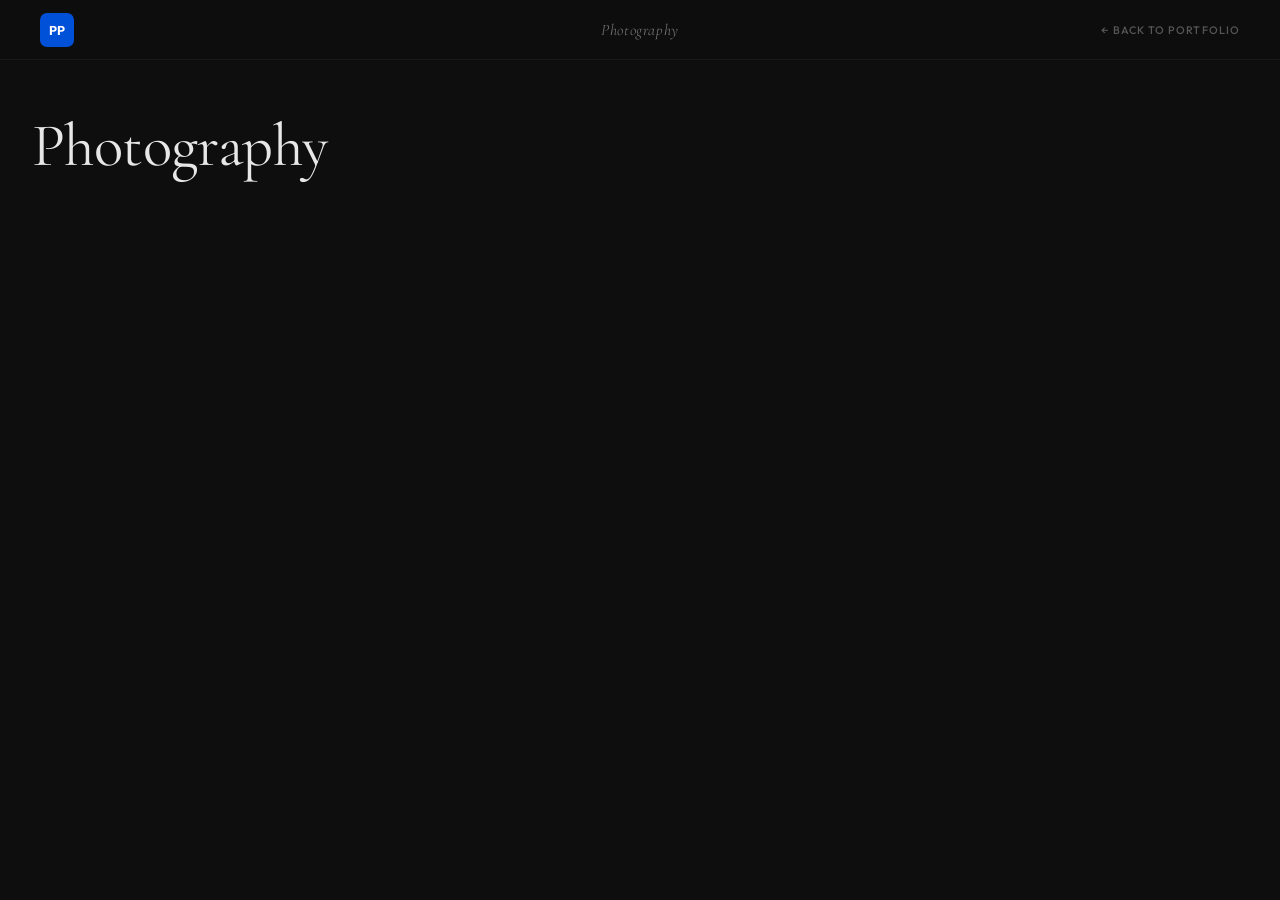
==== commit 2f78da49: "Update photography.html" ====
--- a/photography.html
+++ b/photography.html
@@ -6,502 +6,413 @@
   <title>Photography — Pradyota Phaneesh</title>
   <link rel="preconnect" href="https://fonts.googleapis.com" />
   <link rel="preconnect" href="https://fonts.gstatic.com" crossorigin />
-  <link href="https://fonts.googleapis.com/css2?family=Cormorant+Garamond:ital,wght@0,400;0,500;1,400&family=Outfit:wght@400;600;700&family=JetBrains+Mono:wght@400;500&display=swap" rel="stylesheet" />
+  <link href="https://fonts.googleapis.com/css2?family=Cormorant+Garamond:ital,wght@0,400;0,500;1,400&family=Outfit:wght@300;400;500;600&family=JetBrains+Mono:wght@400;500&display=swap" rel="stylesheet" />
   <style>
-    /* ═══════════════════════════════════════════════
-       PHOTOGRAPHY PAGE — detective board aesthetic
-       No white frames. Raw photos, scattered freely,
-       pinned with colored pushpins.
-    ═══════════════════════════════════════════════ */
     :root {
-      --accent: #0050D8;
-      --f-body: 'Outfit', sans-serif;
-      --f-display: 'Cormorant Garamond', serif;
-      --f-mono: 'JetBrains Mono', monospace;
+      --accent:  #0050D8;
+      --bg:      #0e0e0e;
+      --nav-h:   60px;
+      --gap:     10px;
+      --f-body:  'Outfit', sans-serif;
+      --f-disp:  'Cormorant Garamond', serif;
+      --f-mono:  'JetBrains Mono', monospace;
+      --ease:    cubic-bezier(0.16, 1, 0.3, 1);
     }
     *, *::before, *::after { box-sizing: border-box; margin: 0; padding: 0; }
-    html { height: 100%; }
-
+    html { scroll-behavior: smooth; }
     body {
-      background: #111;
+      background: var(--bg);
+      color: rgba(255,255,255,0.8);
       font-family: var(--f-body);
       -webkit-font-smoothing: antialiased;
       min-height: 100vh;
     }
 
-    /* ── Top nav ── */
-    .photo-nav {
-      position: fixed; top: 0; left: 0; right: 0; z-index: 200;
+    /* ════ NAV ════ */
+    nav {
+      position: fixed; top: 0; left: 0; right: 0;
+      height: var(--nav-h);
+      z-index: 400;
       display: flex; align-items: center; justify-content: space-between;
-      padding: 1rem 2rem;
-      background: rgba(10,10,10,0.88);
-      backdrop-filter: blur(12px);
-      -webkit-backdrop-filter: blur(12px);
-      border-bottom: 1px solid rgba(255,255,255,0.07);
-    }
-    .photo-nav-logo {
-      font-family: var(--f-body); font-weight: 700; font-size: 0.82rem;
+      padding: 0 2.5rem;
+      background: rgba(14,14,14,0.94);
+      backdrop-filter: blur(16px);
+      -webkit-backdrop-filter: blur(16px);
+      border-bottom: 1px solid rgba(255,255,255,0.05);
+    }
+    .nav-logo {
+      font-family: var(--f-body); font-weight: 700; font-size: 0.8rem;
       color: #fff; background: var(--accent);
-      width: 36px; height: 36px; border-radius: 8px;
+      width: 34px; height: 34px; border-radius: 7px;
       display: flex; align-items: center; justify-content: center;
-      text-decoration: none; flex-shrink: 0;
-      transition: background 0.2s;
-    }
-    .photo-nav-logo:hover { background: #003db0; }
-    .photo-nav-title {
-      font-family: var(--f-display); font-size: 1.1rem; font-style: italic;
-      color: rgba(255,255,255,0.7); letter-spacing: 0.02em;
-    }
-    .photo-nav-back {
-      font-family: var(--f-body); font-size: 0.7rem; font-weight: 600;
+      text-decoration: none; transition: background 0.2s; flex-shrink: 0;
+    }
+    .nav-logo:hover { background: #003db0; }
+    .nav-title {
+      position: absolute; left: 50%; transform: translateX(-50%);
+      font-family: var(--f-disp); font-size: 1rem; font-style: italic;
+      color: rgba(255,255,255,0.4); letter-spacing: 0.04em; pointer-events: none;
+    }
+    .nav-back {
+      font-family: var(--f-body); font-size: 0.68rem; font-weight: 500;
       letter-spacing: 0.1em; text-transform: uppercase;
-      color: rgba(255,255,255,0.4); text-decoration: none;
-      display: flex; align-items: center; gap: 0.4rem;
-      transition: color 0.2s;
-    }
-    .photo-nav-back:hover { color: #fff; }
-    .photo-nav-back::before { content: '←'; font-size: 0.9rem; }
-
-    /* ── Outer wrapper: fills viewport, centers the board ── */
-    .board-outer {
-      min-height: 100vh;
-      padding: 90px 20px 60px;
+      color: rgba(255,255,255,0.3); text-decoration: none; transition: color 0.2s;
+    }
+    .nav-back:hover { color: rgba(255,255,255,0.85); }
+    .nav-back::before { content: '← '; }
+
+    /* ════ PAGE ════ */
+    .page {
+      padding-top: calc(var(--nav-h) + 3.5rem);
+      padding-bottom: 5rem;
+      max-width: 1440px;
+      margin: 0 auto;
+      padding-left: 2rem;
+      padding-right: 2rem;
+    }
+
+    .gallery-header {
+      margin-bottom: 2.5rem;
+      display: flex; align-items: baseline; gap: 1rem;
+    }
+    .gallery-header h1 {
+      font-family: var(--f-disp);
+      font-size: clamp(2.2rem, 5vw, 3.8rem);
+      font-weight: 400; color: rgba(255,255,255,0.9);
+      line-height: 1; letter-spacing: -0.01em;
+    }
+    .photo-count {
+      font-family: var(--f-mono); font-size: 0.62rem;
+      color: rgba(255,255,255,0.2); letter-spacing: 0.12em;
+      text-transform: uppercase; align-self: flex-end; padding-bottom: 0.2rem;
+    }
+
+    /* ════ MASONRY GRID ════ */
+    .gallery {
+      columns: 3;
+      column-gap: var(--gap);
+    }
+    @media (max-width: 900px) { .gallery { columns: 2; } }
+    @media (max-width: 480px) { .gallery { columns: 1; } }
+
+    .gallery-item {
+      break-inside: avoid;
+      margin-bottom: var(--gap);
+      position: relative;
+      overflow: hidden;
+      cursor: zoom-in;
+      border-radius: 2px;
+      background: #181818;
+      opacity: 0;
+      transform: translateY(12px);
+      transition: opacity 0.55s var(--ease), transform 0.55s var(--ease);
+    }
+    .gallery-item.visible {
+      opacity: 1;
+      transform: translateY(0);
+    }
+    .gallery-item img {
+      display: block;
+      width: 100%; height: auto;
+      transition: transform 0.55s var(--ease), filter 0.4s;
+      will-change: transform;
+    }
+    .gallery-item:hover img {
+      transform: scale(1.03);
+      filter: brightness(1.07);
+    }
+    /* Dark tint on hover */
+    .gallery-item::after {
+      content: '';
+      position: absolute; inset: 0;
+      background: rgba(0,0,0,0);
+      transition: background 0.3s;
+      pointer-events: none;
+    }
+    .gallery-item:hover::after { background: rgba(0,0,0,0.06); }
+
+    /* Expand indicator */
+    .item-expand {
+      position: absolute; bottom: 10px; right: 10px;
+      width: 30px; height: 30px; border-radius: 50%;
+      background: rgba(255,255,255,0.88);
+      display: flex; align-items: center; justify-content: center;
+      font-size: 0.7rem; color: #111;
+      opacity: 0; transform: scale(0.6);
+      transition: opacity 0.22s, transform 0.22s var(--ease);
+      pointer-events: none; z-index: 2;
+    }
+    .gallery-item:hover .item-expand { opacity: 1; transform: scale(1); }
+
+    /* ════ LIGHTBOX ════ */
+    .lb {
+      display: none;
+      position: fixed; inset: 0;
+      z-index: 1000;
+      background: #000;
+      cursor: zoom-out;
+    }
+    .lb.open {
       display: flex;
-      flex-direction: column;
       align-items: center;
-    }
-
-    /*
-      ── The board canvas ──
-      Fixed width of 1020px — all photo positions are
-      designed within this width.
-      On smaller screens we scale it down with transform.
-      overflow: visible so photos that "lean" out slightly
-      aren't hard-clipped, but the outer wrapper clips them.
-    */
-    .board {
-      position: relative;
-      width: 1020px;
-      /* Height is set by JS to fit all photos */
-      min-height: 820px;
-      flex-shrink: 0;
-
-      /* Dark linen texture */
-      background:
-        repeating-linear-gradient(
-          0deg, transparent, transparent 38px,
-          rgba(255,255,255,0.012) 38px, rgba(255,255,255,0.012) 39px
-        ),
-        repeating-linear-gradient(
-          90deg, transparent, transparent 38px,
-          rgba(255,255,255,0.012) 38px, rgba(255,255,255,0.012) 39px
-        ),
-        #181818;
-      border-radius: 4px;
-      /* scale() is applied by JS based on viewport width */
-      transform-origin: top center;
-    }
-
-    /* ── Each pinned photo ── */
-    /*
-      .photo  = outer clickable container
-      No white frame, no border — just raw image + shadow + pin.
-
-      HOW TO ADD PHOTOS:
-      1. Add files at  Images/photography/photo-N.jpg
-      2. Copy a <figure class="photo p-N"> block
-      3. Add a CSS rule:  .p-N { --rot: Xdeg; --z: Y; top: Zpx; left: Wpx; width: Vpx; }
-         (all positions within 0–1020px width, 0–820px height)
-    */
-    .photo {
-      position: absolute;
-      transform: rotate(var(--rot, 0deg));
-      z-index: var(--z, 1);
-      cursor: zoom-in;
-      /* No border, no background — minimalist */
-      transition: transform 0.22s cubic-bezier(0.16,1,0.3,1),
-                  box-shadow 0.22s,
-                  z-index 0s;
-    }
-    .photo:hover {
-      transform: rotate(0deg) scale(1.07) !important;
-      z-index: 50 !important;
-      box-shadow: 0 28px 90px rgba(0,0,0,0.9) !important;
-    }
-
-    .photo img {
+      justify-content: center;
+      animation: lbIn 0.28s var(--ease) forwards;
+    }
+    @keyframes lbIn {
+      from { opacity: 0; }
+      to   { opacity: 1; }
+    }
+
+    /* The image fills as much of the screen as possible */
+    .lb-img-wrap {
+      width: 100vw; height: 100vh;
+      display: flex; align-items: center; justify-content: center;
+    }
+    .lb-img-wrap img {
+      max-width: 100vw; max-height: 100vh;
+      width: auto; height: auto;
+      object-fit: contain;
       display: block;
-      width: 100%;
-      height: auto;
-      min-height: 60px;
-      background: #222;
-      /* Crisp shadow — makes photos "pop" off the dark board */
-      box-shadow: 3px 7px 32px rgba(0,0,0,0.7), 0 1px 4px rgba(0,0,0,0.5);
-      border-radius: 1px;
-    }
-
-    /* Placeholder when image missing */
-    .photo img.missing { display: none !important; }
-    .photo-placeholder {
-      display: none;
-      width: 100%; min-height: 100px;
-      background: linear-gradient(135deg, #252525, #1a1a1a);
-      border-radius: 1px;
-      box-shadow: 3px 7px 32px rgba(0,0,0,0.7);
-      flex-direction: column; align-items: center; justify-content: center; gap: 0.5rem;
-    }
-    .photo-placeholder .ph-icon { font-size: 1.5rem; opacity: 0.25; }
-    .photo-placeholder .ph-label {
-      font-family: var(--f-mono); font-size: 0.52rem; letter-spacing: 0.1em;
-      text-transform: uppercase; color: rgba(255,255,255,0.18);
-    }
-
-    /* Zoom icon on hover */
-    .photo-overlay {
-      position: absolute; inset: 0;
-      background: rgba(0,0,0,0.38);
-      display: flex; align-items: center; justify-content: center;
-      opacity: 0; transition: opacity 0.2s; border-radius: 1px;
-    }
-    .photo:hover .photo-overlay { opacity: 1; }
-    .zoom-icon {
-      width: 42px; height: 42px;
-      background: rgba(255,255,255,0.92); border-radius: 50%;
-      display: flex; align-items: center; justify-content: center;
-      font-size: 1rem; color: #111;
-    }
-
-    /* Pushpins */
-    .pin {
-      position: absolute; top: -9px; left: 50%;
-      transform: translateX(-50%);
-      width: 13px; height: 13px; border-radius: 50%;
-      box-shadow: 0 2px 7px rgba(0,0,0,0.65), inset 0 -1px 3px rgba(0,0,0,0.3);
-      z-index: 2;
-    }
-    .pin-r { background: radial-gradient(circle at 38% 32%, #ff7a7a, #c0392b); }
-    .pin-b { background: radial-gradient(circle at 38% 32%, #60b0e2, #1a6fa8); }
-    .pin-y { background: radial-gradient(circle at 38% 32%, #ffe066, #c89800); }
-    .pin-g { background: radial-gradient(circle at 38% 32%, #62d88c, #1e7a43); }
-    .pin-w { background: radial-gradient(circle at 38% 32%, #f0f0f0, #9a9a9a); }
-
-    /*
-      ══ PHOTO POSITIONS ══
-      All coordinates designed for 1020px-wide board.
-      Height ~820px. Mix of portrait and landscape.
-      Genuinely scattered — overlapping, not grid-like.
-
-      Positive --rot = tilted clockwise
-      --z controls stacking order
-    */
-
-    /* ─ Upper-left cluster ─ */
-    .p-1  { --rot: -5deg;  --z: 4;  top: 28px;  left: 22px;  width: 230px; }
-    .p-2  { --rot:  9deg;  --z: 6;  top: 14px;  left: 225px; width: 180px; }
-
-    /* ─ Top center (large focal piece) ─ */
-    .p-3  { --rot: -2deg;  --z: 3;  top: 40px;  left: 420px; width: 285px; }
-
-    /* ─ Upper right ─ */
-    .p-4  { --rot:  8deg;  --z: 5;  top: 18px;  left: 724px; width: 200px; }
-    .p-5  { --rot:-11deg;  --z: 2;  top: 155px; left: 850px; width: 155px; }
-
-    /* ─ Middle cluster (densest overlap) ─ */
-    .p-6  { --rot:  6deg;  --z: 8;  top: 280px; left: 45px;  width: 250px; }
-    .p-7  { --rot: -8deg;  --z: 7;  top: 248px; left: 268px; width: 295px; }
-    .p-8  { --rot:  3deg;  --z: 9;  top: 295px; left: 536px; width: 235px; }
-    .p-9  { --rot: -6deg;  --z: 5;  top: 255px; left: 782px; width: 220px; }
-
-    /* ─ Bottom scatter ─ */
-    .p-10 { --rot: 12deg;  --z: 6;  top: 558px; left: 15px;  width: 190px; }
-    .p-11 { --rot: -4deg;  --z: 4;  top: 530px; left: 232px; width: 265px; }
-    .p-12 { --rot:  7deg;  --z: 7;  top: 570px; left: 538px; width: 220px; }
-    .p-13 { --rot: -9deg;  --z: 3;  top: 545px; left: 778px; width: 230px; }
-
-
-    /* ── HINT ── */
-    .photo-hint {
-      margin-top: 2rem;
-      font-family: var(--f-mono); font-size: 0.58rem; letter-spacing: 0.12em;
-      text-transform: uppercase; color: rgba(255,255,255,0.16);
-      text-align: center;
-    }
-
-
-    /* ── LIGHTBOX ── */
-    .lb {
-      display: none; position: fixed; inset: 0;
-      background: rgba(5,5,5,0.97); z-index: 1000;
-      align-items: center; justify-content: center; padding: 2.5rem;
-    }
-    .lb.open { display: flex; }
-    .lb-wrap { max-width: 92vw; max-height: 86vh; display: flex; align-items: center; justify-content: center; }
-    .lb-wrap img { max-width: 100%; max-height: 86vh; border-radius: 2px; box-shadow: 0 30px 100px rgba(0,0,0,0.92); object-fit: contain; }
+      cursor: default;
+      /* Slight pop-in */
+      animation: imgIn 0.32s var(--ease) forwards;
+    }
+    @keyframes imgIn {
+      from { transform: scale(0.97); opacity: 0.6; }
+      to   { transform: scale(1);    opacity: 1; }
+    }
+
+    /* Chrome — hidden until hover/move, then auto-hides */
+    .lb-chrome { opacity: 0; transition: opacity 0.22s; }
+    .lb.show-chrome .lb-chrome { opacity: 1; }
+
     .lb-close {
-      position: fixed; top: 1.2rem; right: 1.4rem;
-      background: rgba(255,255,255,0.1); border: none; color: #fff;
-      font-size: 1.2rem; width: 46px; height: 46px; border-radius: 50%;
+      position: fixed; top: 1.4rem; right: 1.6rem;
+      width: 44px; height: 44px; border-radius: 50%;
+      background: rgba(255,255,255,0.1);
+      border: 1px solid rgba(255,255,255,0.1);
+      color: rgba(255,255,255,0.9); font-size: 1.05rem;
       cursor: pointer; display: flex; align-items: center; justify-content: center;
       transition: background 0.2s; z-index: 10;
     }
     .lb-close:hover { background: rgba(255,255,255,0.22); }
-    .lb-prev, .lb-next {
+
+    .lb-arrow {
       position: fixed; top: 50%; transform: translateY(-50%);
-      background: rgba(255,255,255,0.09); border: none; color: #fff;
-      font-size: 2rem; padding: 0.75rem 1.1rem; border-radius: 10px;
-      cursor: pointer; transition: background 0.2s; z-index: 10;
-    }
-    .lb-prev { left: 1.2rem; }
-    .lb-next { right: 1.2rem; }
-    .lb-prev:hover, .lb-next:hover { background: rgba(255,255,255,0.2); }
+      width: 50px; height: 50px; border-radius: 50%;
+      background: rgba(255,255,255,0.08);
+      border: 1px solid rgba(255,255,255,0.09);
+      color: rgba(255,255,255,0.85); font-size: 1.6rem;
+      cursor: pointer;
+      display: flex; align-items: center; justify-content: center;
+      transition: background 0.2s, transform 0.18s;
+      z-index: 10;
+    }
+    .lb-arrow:hover { background: rgba(255,255,255,0.18); }
+    #lbPrev { left: 1.4rem; }
+    #lbNext { right: 1.4rem; }
+    #lbPrev:hover { transform: translateY(-50%) translateX(-2px); }
+    #lbNext:hover { transform: translateY(-50%) translateX(2px); }
+
     .lb-counter {
       position: fixed; bottom: 1.4rem; left: 50%; transform: translateX(-50%);
-      font-family: var(--f-mono); font-size: 0.62rem; letter-spacing: 0.12em;
-      text-transform: uppercase; color: rgba(255,255,255,0.3);
+      font-family: var(--f-mono); font-size: 0.58rem;
+      letter-spacing: 0.14em; text-transform: uppercase;
+      color: rgba(255,255,255,0.22); pointer-events: none;
     }
   </style>
 </head>
 <body>
 
-  <nav class="photo-nav">
-    <a href="index.html" class="photo-nav-logo" aria-label="Home">PP</a>
-    <span class="photo-nav-title">Photography</span>
-    <a href="index.html" class="photo-nav-back">Back to Portfolio</a>
+  <nav>
+    <a href="index.html" class="nav-logo" aria-label="Home">PP</a>
+    <span class="nav-title">Photography</span>
+    <a href="index.html" class="nav-back">Back to Portfolio</a>
   </nav>
 
-  <div class="board-outer">
+  <main class="page">
+    <header class="gallery-header">
+      <h1>Photography</h1>
+      <span class="photo-count" id="photoCount"></span>
+    </header>
 
     <!--
-      ════════════════════════════════════════
-      BOARD — how to add your photos:
-      1. Create folder: Images/photography/
-      2. Add photos named photo-1.jpg through photo-13.jpg
-      3. Each <figure class="photo p-N"> is one slot
-      4. Add more slots: copy a <figure>, give it class "p-14" etc.,
-         then add CSS:  .p-14 { --rot: Xdeg; --z:Y; top:Zpx; left:Wpx; width:Vpx; }
-         Keep all positions within the 1020px × 820px board.
-      ════════════════════════════════════════
+      ════ HOW TO ADD PHOTOS ════
+      Add images at Images/photography/photo-1.jpg … photo-13.jpg
+      Any aspect ratio works — the masonry grid handles it.
+      To add more: copy any .gallery-item block and update the src.
     -->
-    <div class="board" id="board">
-
-      <figure class="photo p-1" data-idx="0">
-        <div class="pin pin-r"></div>
-        <img src="Images/photography/photo-1.jpg" alt="Photo 1"
-          onerror="this.classList.add('missing');this.nextElementSibling.style.display='flex';" />
-        <div class="photo-placeholder"><div class="ph-icon">📷</div><div class="ph-label">photo-1.jpg</div></div>
-        <div class="photo-overlay"><div class="zoom-icon">⤢</div></div>
-      </figure>
-
-      <figure class="photo p-2" data-idx="1">
-        <div class="pin pin-b"></div>
-        <img src="Images/photography/photo-2.jpg" alt="Photo 2"
-          onerror="this.classList.add('missing');this.nextElementSibling.style.display='flex';" />
-        <div class="photo-placeholder"><div class="ph-icon">📷</div><div class="ph-label">photo-2.jpg</div></div>
-        <div class="photo-overlay"><div class="zoom-icon">⤢</div></div>
-      </figure>
-
-      <figure class="photo p-3" data-idx="2">
-        <div class="pin pin-y"></div>
-        <img src="Images/photography/photo-3.jpg" alt="Photo 3"
-          onerror="this.classList.add('missing');this.nextElementSibling.style.display='flex';" />
-        <div class="photo-placeholder"><div class="ph-icon">📷</div><div class="ph-label">photo-3.jpg</div></div>
-        <div class="photo-overlay"><div class="zoom-icon">⤢</div></div>
-      </figure>
-
-      <figure class="photo p-4" data-idx="3">
-        <div class="pin pin-g"></div>
-        <img src="Images/photography/photo-4.jpg" alt="Photo 4"
-          onerror="this.classList.add('missing');this.nextElementSibling.style.display='flex';" />
-        <div class="photo-placeholder"><div class="ph-icon">📷</div><div class="ph-label">photo-4.jpg</div></div>
-        <div class="photo-overlay"><div class="zoom-icon">⤢</div></div>
-      </figure>
-
-      <figure class="photo p-5" data-idx="4">
-        <div class="pin pin-r"></div>
-        <img src="Images/photography/photo-5.jpg" alt="Photo 5"
-          onerror="this.classList.add('missing');this.nextElementSibling.style.display='flex';" />
-        <div class="photo-placeholder"><div class="ph-icon">📷</div><div class="ph-label">photo-5.jpg</div></div>
-        <div class="photo-overlay"><div class="zoom-icon">⤢</div></div>
-      </figure>
-
-      <figure class="photo p-6" data-idx="5">
-        <div class="pin pin-w"></div>
-        <img src="Images/photography/photo-6.jpg" alt="Photo 6"
-          onerror="this.classList.add('missing');this.nextElementSibling.style.display='flex';" />
-        <div class="photo-placeholder"><div class="ph-icon">📷</div><div class="ph-label">photo-6.jpg</div></div>
-        <div class="photo-overlay"><div class="zoom-icon">⤢</div></div>
-      </figure>
-
-      <figure class="photo p-7" data-idx="6">
-        <div class="pin pin-b"></div>
-        <img src="Images/photography/photo-7.jpg" alt="Photo 7"
-          onerror="this.classList.add('missing');this.nextElementSibling.style.display='flex';" />
-        <div class="photo-placeholder"><div class="ph-icon">📷</div><div class="ph-label">photo-7.jpg</div></div>
-        <div class="photo-overlay"><div class="zoom-icon">⤢</div></div>
-      </figure>
-
-      <figure class="photo p-8" data-idx="7">
-        <div class="pin pin-y"></div>
-        <img src="Images/photography/photo-8.jpg" alt="Photo 8"
-          onerror="this.classList.add('missing');this.nextElementSibling.style.display='flex';" />
-        <div class="photo-placeholder"><div class="ph-icon">📷</div><div class="ph-label">photo-8.jpg</div></div>
-        <div class="photo-overlay"><div class="zoom-icon">⤢</div></div>
-      </figure>
-
-      <figure class="photo p-9" data-idx="8">
-        <div class="pin pin-r"></div>
-        <img src="Images/photography/photo-9.jpg" alt="Photo 9"
-          onerror="this.classList.add('missing');this.nextElementSibling.style.display='flex';" />
-        <div class="photo-placeholder"><div class="ph-icon">📷</div><div class="ph-label">photo-9.jpg</div></div>
-        <div class="photo-overlay"><div class="zoom-icon">⤢</div></div>
-      </figure>
-
-      <figure class="photo p-10" data-idx="9">
-        <div class="pin pin-g"></div>
-        <img src="Images/photography/photo-10.jpg" alt="Photo 10"
-          onerror="this.classList.add('missing');this.nextElementSibling.style.display='flex';" />
-        <div class="photo-placeholder"><div class="ph-icon">📷</div><div class="ph-label">photo-10.jpg</div></div>
-        <div class="photo-overlay"><div class="zoom-icon">⤢</div></div>
-      </figure>
-
-      <figure class="photo p-11" data-idx="10">
-        <div class="pin pin-b"></div>
-        <img src="Images/photography/photo-11.jpg" alt="Photo 11"
-          onerror="this.classList.add('missing');this.nextElementSibling.style.display='flex';" />
-        <div class="photo-placeholder"><div class="ph-icon">📷</div><div class="ph-label">photo-11.jpg</div></div>
-        <div class="photo-overlay"><div class="zoom-icon">⤢</div></div>
-      </figure>
-
-      <figure class="photo p-12" data-idx="11">
-        <div class="pin pin-r"></div>
-        <img src="Images/photography/photo-12.jpg" alt="Photo 12"
-          onerror="this.classList.add('missing');this.nextElementSibling.style.display='flex';" />
-        <div class="photo-placeholder"><div class="ph-icon">📷</div><div class="ph-label">photo-12.jpg</div></div>
-        <div class="photo-overlay"><div class="zoom-icon">⤢</div></div>
-      </figure>
-
-      <figure class="photo p-13" data-idx="12">
-        <div class="pin pin-y"></div>
-        <img src="Images/photography/photo-13.jpg" alt="Photo 13"
-          onerror="this.classList.add('missing');this.nextElementSibling.style.display='flex';" />
-        <div class="photo-placeholder"><div class="ph-icon">📷</div><div class="ph-label">photo-13.jpg</div></div>
-        <div class="photo-overlay"><div class="zoom-icon">⤢</div></div>
-      </figure>
-
-    </div><!-- end .board -->
-
-    <p class="photo-hint">Add photos at Images/photography/photo-1.jpg — photo-13.jpg &nbsp;·&nbsp; Click any photo to expand &nbsp;·&nbsp; Esc to close</p>
-
-  </div><!-- end .board-outer -->
-
-
-  <!-- Lightbox -->
-  <div class="lb" id="lb">
-    <button class="lb-close" id="lbClose" aria-label="Close lightbox">✕</button>
-    <button class="lb-prev"  id="lbPrev"  aria-label="Previous photo">‹</button>
-    <div class="lb-wrap"><img src="" alt="" id="lbImg" /></div>
-    <button class="lb-next"  id="lbNext"  aria-label="Next photo">›</button>
-    <p class="lb-counter" id="lbCounter"></p>
+    <div class="gallery" id="gallery">
+
+      <div class="gallery-item" data-idx="0">
+        <img src="Images/photography/photo-1.jpg"  alt="Photo 1"  loading="lazy" />
+        <span class="item-expand">⤢</span>
+      </div>
+      <div class="gallery-item" data-idx="1">
+        <img src="Images/photography/photo-2.jpg"  alt="Photo 2"  loading="lazy" />
+        <span class="item-expand">⤢</span>
+      </div>
+      <div class="gallery-item" data-idx="2">
+        <img src="Images/photography/photo-3.jpg"  alt="Photo 3"  loading="lazy" />
+        <span class="item-expand">⤢</span>
+      </div>
+      <div class="gallery-item" data-idx="3">
+        <img src="Images/photography/photo-4.jpg"  alt="Photo 4"  loading="lazy" />
+        <span class="item-expand">⤢</span>
+      </div>
+      <div class="gallery-item" data-idx="4">
+        <img src="Images/photography/photo-5.jpg"  alt="Photo 5"  loading="lazy" />
+        <span class="item-expand">⤢</span>
+      </div>
+      <div class="gallery-item" data-idx="5">
+        <img src="Images/photography/photo-6.jpg"  alt="Photo 6"  loading="lazy" />
+        <span class="item-expand">⤢</span>
+      </div>
+      <div class="gallery-item" data-idx="6">
+        <img src="Images/photography/photo-7.jpg"  alt="Photo 7"  loading="lazy" />
+        <span class="item-expand">⤢</span>
+      </div>
+      <div class="gallery-item" data-idx="7">
+        <img src="Images/photography/photo-8.jpg"  alt="Photo 8"  loading="lazy" />
+        <span class="item-expand">⤢</span>
+      </div>
+      <div class="gallery-item" data-idx="8">
+        <img src="Images/photography/photo-9.jpg"  alt="Photo 9"  loading="lazy" />
+        <span class="item-expand">⤢</span>
+      </div>
+      <div class="gallery-item" data-idx="9">
+        <img src="Images/photography/photo-10.jpg" alt="Photo 10" loading="lazy" />
+        <span class="item-expand">⤢</span>
+      </div>
+      <div class="gallery-item" data-idx="10">
+        <img src="Images/photography/photo-11.jpg" alt="Photo 11" loading="lazy" />
+        <span class="item-expand">⤢</span>
+      </div>
+      <div class="gallery-item" data-idx="11">
+        <img src="Images/photography/photo-12.jpg" alt="Photo 12" loading="lazy" />
+        <span class="item-expand">⤢</span>
+      </div>
+      <div class="gallery-item" data-idx="12">
+        <img src="Images/photography/photo-13.jpg" alt="Photo 13" loading="lazy" />
+        <span class="item-expand">⤢</span>
+      </div>
+
+    </div>
+  </main>
+
+  <!-- FULLSCREEN LIGHTBOX -->
+  <div class="lb" id="lb" role="dialog" aria-modal="true">
+    <button class="lb-chrome lb-close" id="lbClose" aria-label="Close">✕</button>
+    <button class="lb-chrome lb-arrow" id="lbPrev" aria-label="Previous photo">‹</button>
+    <div class="lb-img-wrap" id="lbWrap">
+      <img src="" alt="" id="lbImg" />
+    </div>
+    <button class="lb-chrome lb-arrow" id="lbNext" aria-label="Next photo">›</button>
+    <p class="lb-chrome lb-counter" id="lbCounter"></p>
   </div>
 
   <script>
-    /* ── Scale board to fit viewport ── */
-    var BOARD_W = 1020;
-    var BOARD_PAD = 40; // 20px each side of .board-outer
-
-    function scaleBoard() {
-      var board = document.getElementById('board');
-      if (!board) return;
-      var avail = window.innerWidth - BOARD_PAD;
-      if (avail < BOARD_W) {
-        var scale = avail / BOARD_W;
-        board.style.transform = 'scale(' + scale + ')';
-        // Shrink the outer container height to match scaled height
-        var scaledH = board.offsetHeight * scale;
-        board.parentElement.style.alignItems = 'flex-start';
-      } else {
-        board.style.transform = '';
+    /* ──────────────────────────────────────────
+       Build the list of successfully-loaded items
+    ────────────────────────────────────────── */
+    var allItems = Array.from(document.querySelectorAll('.gallery-item'));
+    var loaded   = []; // items with real images
+    var chromeTimer;
+
+    allItems.forEach(function(item, i) {
+      var img = item.querySelector('img');
+      if (!img) { item.style.display = 'none'; return; }
+
+      function onLoad() {
+        if (!loaded.includes(item)) loaded.push(item);
+        // Stagger the fade-in slightly
+        setTimeout(function() { item.classList.add('visible'); }, loaded.length * 40);
+        updateCount();
       }
-    }
-
-    /* ── Auto-size board height to contain all photos ── */
-    function sizeBoard() {
-      var board = document.getElementById('board');
-      if (!board) return;
-      // Reset transform temporarily to measure true positions
-      var prev = board.style.transform;
-      board.style.transform = '';
-
-      var maxBottom = 0;
-      Array.from(board.querySelectorAll('.photo')).forEach(function(p) {
-        var bottom = p.offsetTop + p.offsetHeight + 60;
-        if (bottom > maxBottom) maxBottom = bottom;
-      });
-      if (maxBottom > 820) board.style.minHeight = (maxBottom + 40) + 'px';
-
-      board.style.transform = prev;
-      scaleBoard();
-    }
-
-    window.addEventListener('load', sizeBoard);
-    window.addEventListener('resize', scaleBoard);
-
-
-    /* ── Lightbox ── */
-    var photos  = Array.from(document.querySelectorAll('.photo'));
+
+      img.addEventListener('load',  onLoad);
+      img.addEventListener('error', function() { item.style.display = 'none'; });
+
+      // Already cached
+      if (img.complete && img.naturalWidth > 0) onLoad();
+    });
+
+    function updateCount() {
+      var el = document.getElementById('photoCount');
+      if (el && loaded.length > 0) {
+        el.textContent = loaded.length + (loaded.length === 1 ? ' photo' : ' photos');
+      }
+    }
+
+    /* ──────────────────────────────────────────
+       Lightbox
+    ────────────────────────────────────────── */
     var lb      = document.getElementById('lb');
     var lbImg   = document.getElementById('lbImg');
+    var lbWrap  = document.getElementById('lbWrap');
     var lbCtr   = document.getElementById('lbCounter');
     var lbClose = document.getElementById('lbClose');
     var lbPrev  = document.getElementById('lbPrev');
     var lbNext  = document.getElementById('lbNext');
     var current = 0;
 
-    function getSrc(p) {
-      var img = p.querySelector('img');
-      return (img && !img.classList.contains('missing')) ? img.src : null;
-    }
-    function getAlt(p) {
-      var img = p.querySelector('img');
-      return img ? (img.alt || '') : '';
-    }
-
-    function openLb(idx) {
-      var src = getSrc(photos[idx]);
-      if (!src) return;
+    function openAt(idx) {
+      if (idx < 0 || idx >= loaded.length) return;
       current = idx;
-      lbImg.src = src;
-      lbImg.alt = getAlt(photos[idx]);
-      if (lbCtr) lbCtr.textContent = (idx + 1) + ' / ' + photos.length;
+      var img = loaded[idx].querySelector('img');
+      lbImg.src = img.src;
+      lbImg.alt = img.alt || '';
+      if (lbCtr) lbCtr.textContent = (idx + 1) + ' / ' + loaded.length;
       lb.classList.add('open');
       document.body.style.overflow = 'hidden';
+      flashChrome();
     }
 
     function closeLb() {
       lb.classList.remove('open');
       document.body.style.overflow = '';
+      clearTimeout(chromeTimer);
       setTimeout(function() { lbImg.src = ''; }, 300);
     }
 
-    function prevLb() { openLb((current - 1 + photos.length) % photos.length); }
-    function nextLb() { openLb((current + 1) % photos.length); }
-
-    photos.forEach(function(p) {
-      p.addEventListener('click', function() {
-        openLb(parseInt(p.getAttribute('data-idx')) || 0);
+    function prev() { openAt((current - 1 + loaded.length) % loaded.length); }
+    function next() { openAt((current + 1) % loaded.length); }
+
+    function flashChrome() {
+      lb.classList.add('show-chrome');
+      clearTimeout(chromeTimer);
+      chromeTimer = setTimeout(function() {
+        lb.classList.remove('show-chrome');
+      }, 2500);
+    }
+
+    // Click gallery items
+    allItems.forEach(function(item) {
+      item.addEventListener('click', function() {
+        var idx = loaded.indexOf(item);
+        if (idx !== -1) openAt(idx);
       });
     });
 
-    if (lbClose) lbClose.addEventListener('click', closeLb);
-    if (lbPrev)  lbPrev.addEventListener('click', prevLb);
-    if (lbNext)  lbNext.addEventListener('click', nextLb);
-    lb.addEventListener('click', function(e) { if (e.target === lb) closeLb(); });
-
+    // Lightbox controls
+    lbClose.addEventListener('click', closeLb);
+    lbPrev.addEventListener('click',  prev);
+    lbNext.addEventListener('click',  next);
+
+    // Click the background or image (not buttons) to close
+    lb.addEventListener('click', function(e) {
+      if (e.target === lb || e.target === lbWrap || e.target === lbImg) closeLb();
+    });
+
+    // Show chrome on mouse movement inside lb
+    lb.addEventListener('mousemove', flashChrome);
+
+    // Keyboard
     document.addEventListener('keydown', function(e) {
       if (!lb.classList.contains('open')) return;
-      if (e.key === 'ArrowLeft')  prevLb();
-      if (e.key === 'ArrowRight') nextLb();
-      if (e.key === 'Escape')     closeLb();
+      if (e.key === 'ArrowLeft'  || e.key === 'ArrowUp')    prev();
+      if (e.key === 'ArrowRight' || e.key === 'ArrowDown')  next();
+      if (e.key === 'Escape')                               closeLb();
     });
   </script>
 </body>
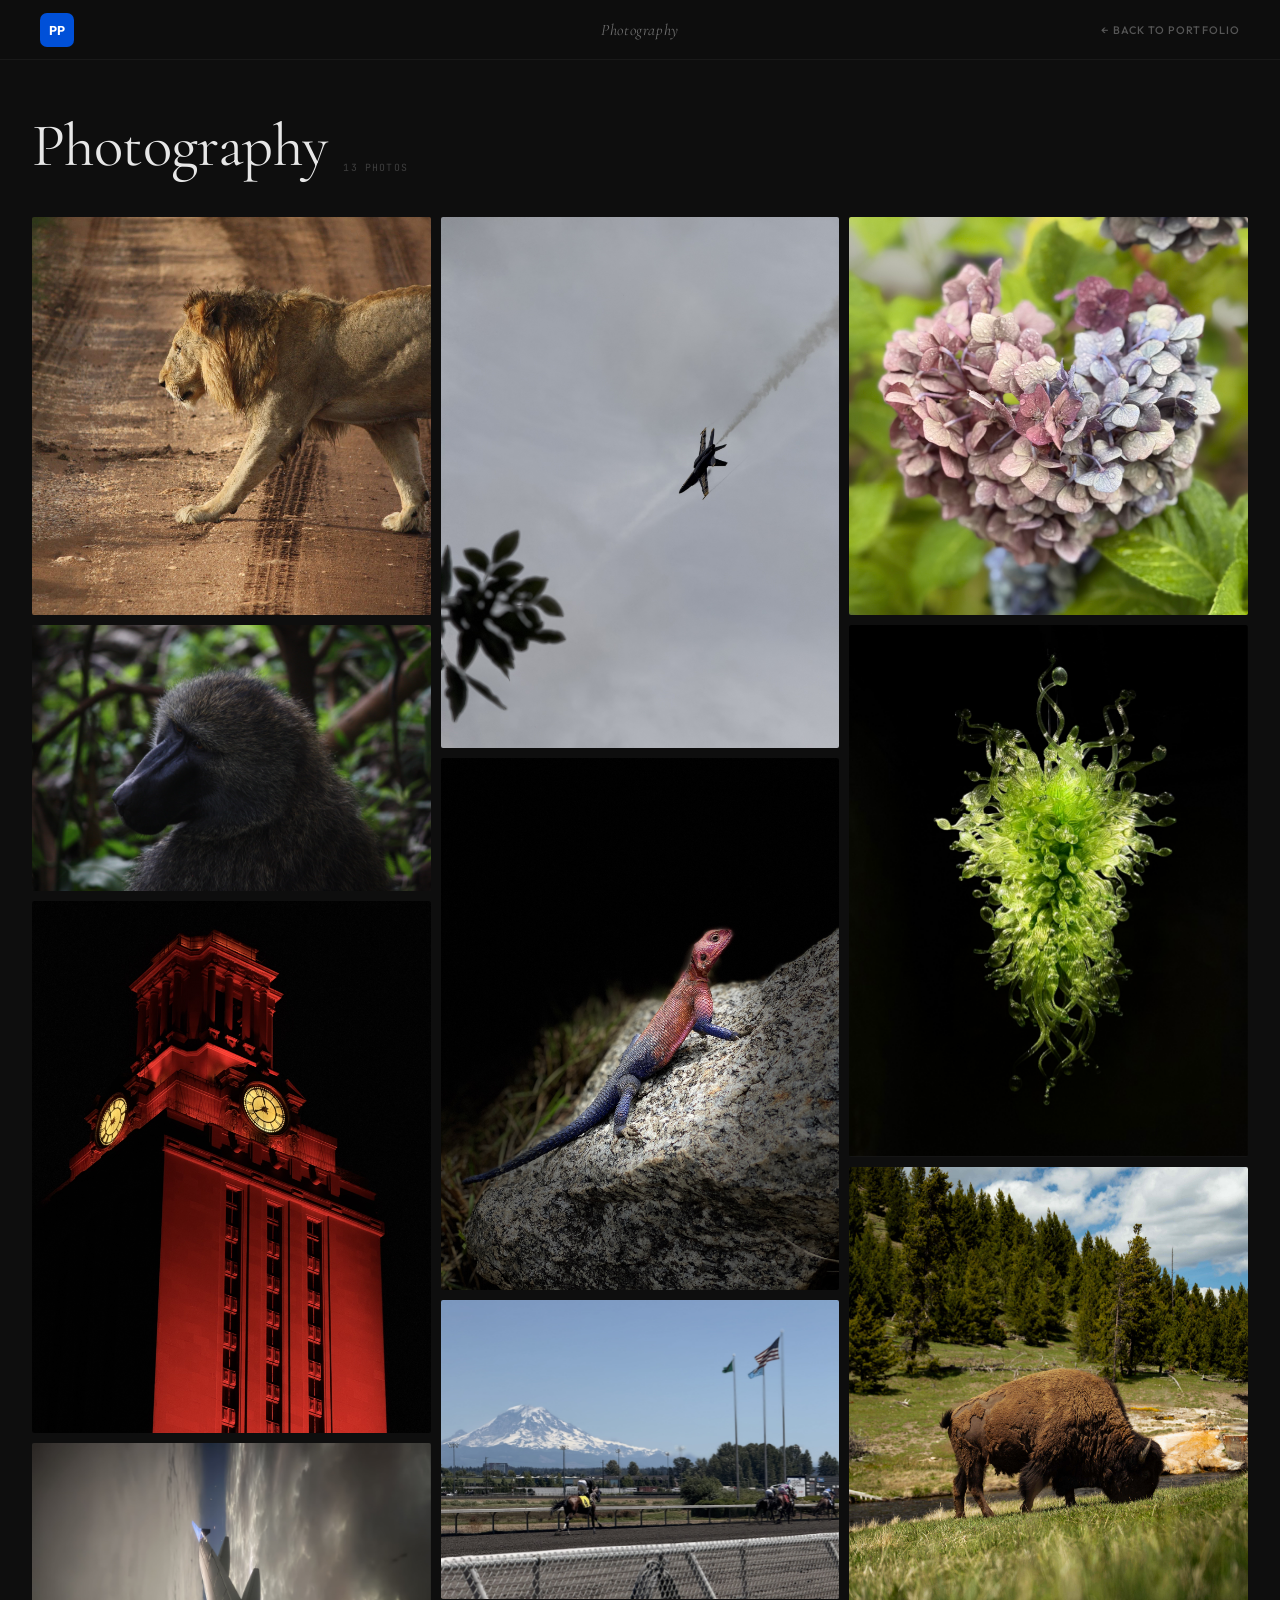
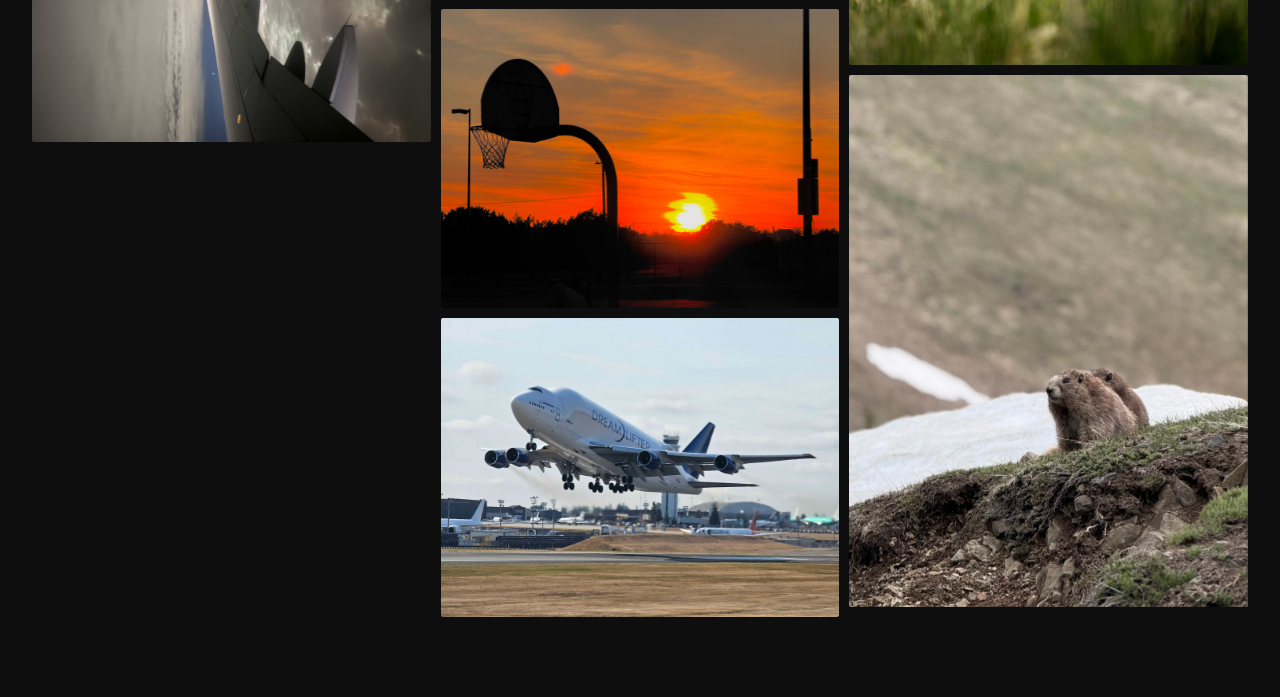
==== commit 68547d24: "Update photography.html" ====
--- a/photography.html
+++ b/photography.html
@@ -296,6 +296,22 @@
         <img src="Images/photography/photo-13.jpg" alt="Photo 13" loading="lazy" />
         <span class="item-expand">⤢</span>
       </div>
+      <div class="gallery-item" data-idx="13">
+        <img src="Images/photography/photo-14.jpg" alt="Photo 14" loading="lazy" />
+        <span class="item-expand">⤢</span>
+      </div>
+      <div class="gallery-item" data-idx="14">
+        <img src="Images/photography/photo-15.jpg" alt="Photo 15" loading="lazy" />
+        <span class="item-expand">⤢</span>
+      </div>
+      <div class="gallery-item" data-idx="15">
+        <img src="Images/photography/photo-16.jpg" alt="Photo 16" loading="lazy" />
+        <span class="item-expand">⤢</span>
+      </div>
+      <div class="gallery-item" data-idx="16">
+        <img src="Images/photography/photo-17.jpg" alt="Photo 17" loading="lazy" />
+        <span class="item-expand">⤢</span>
+      </div>
 
     </div>
   </main>
